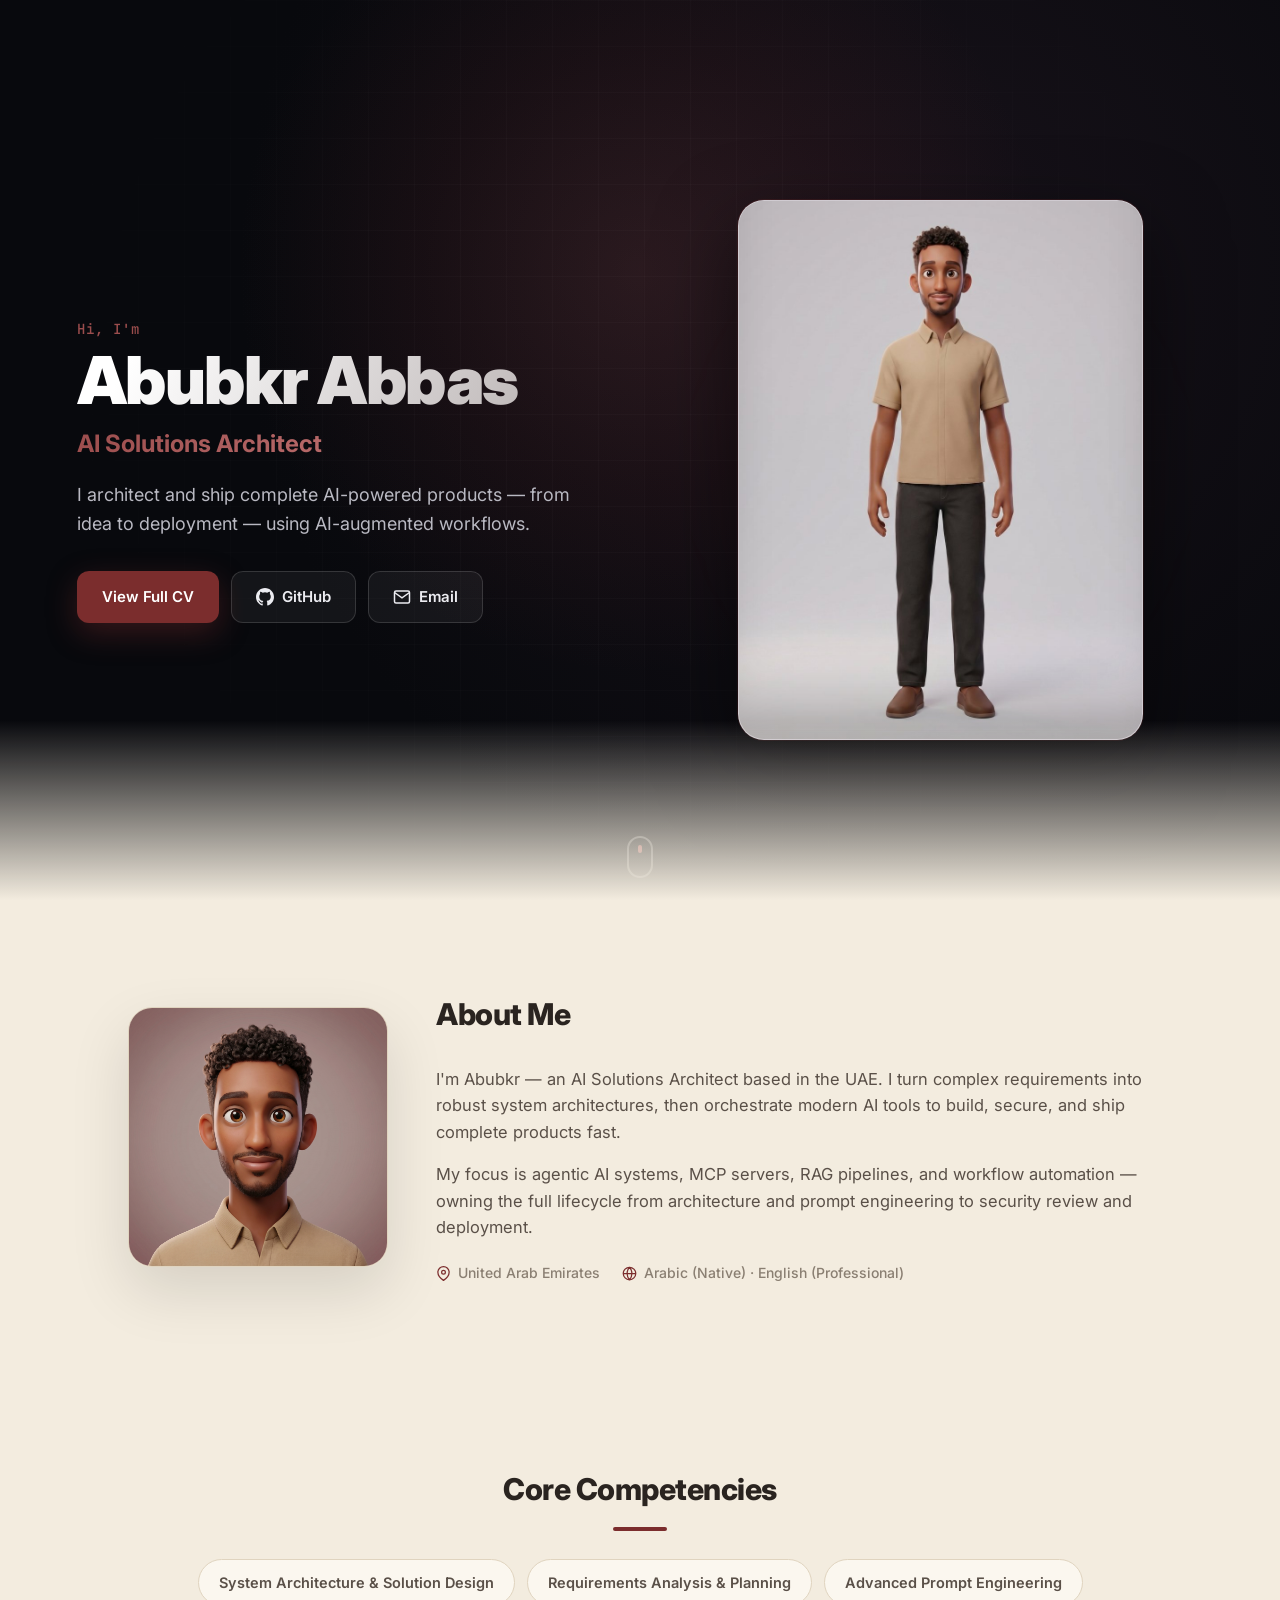
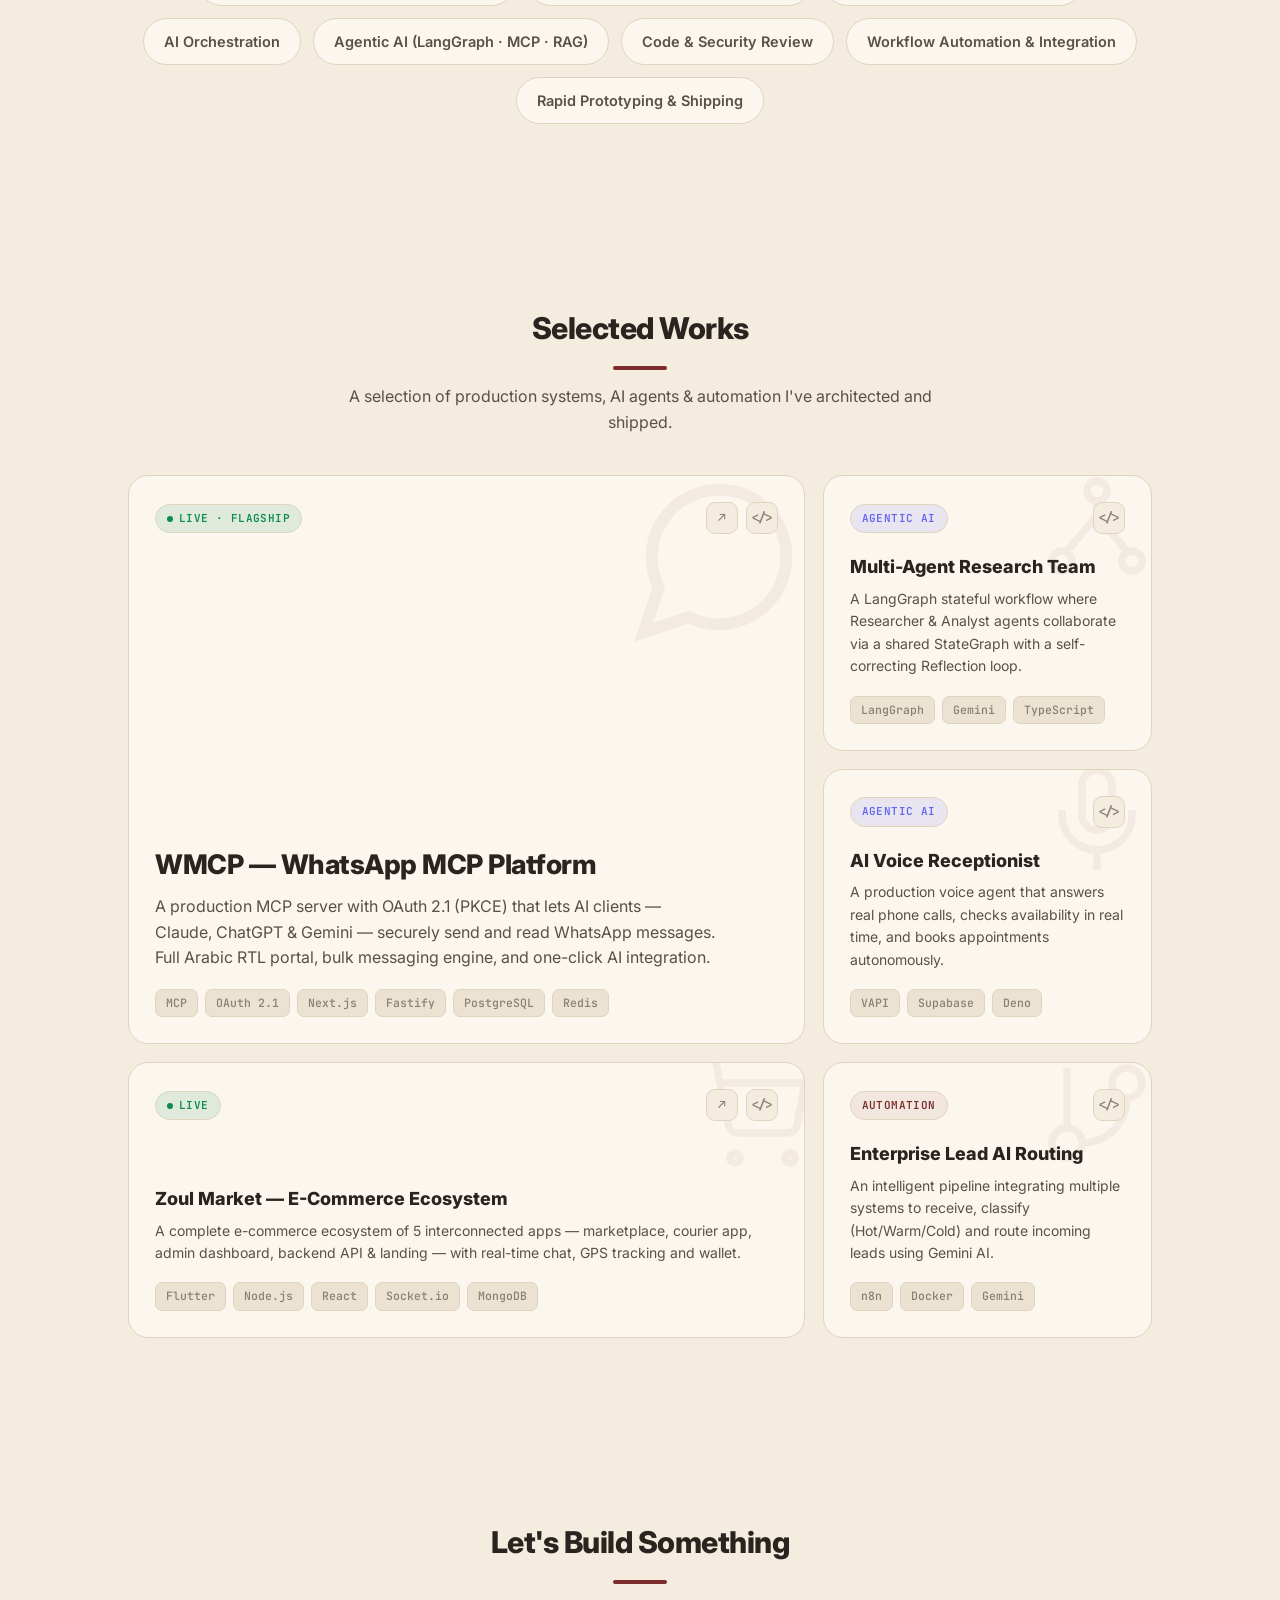
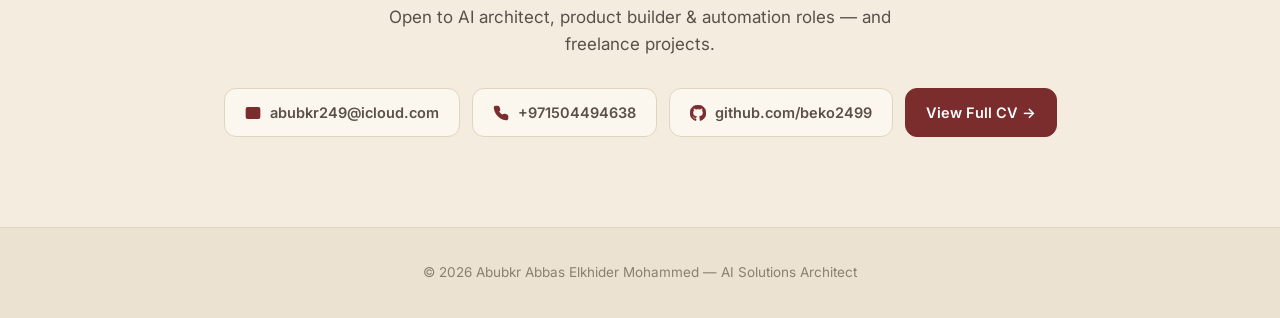
==== index.html @ e1e308c4 "Initial commit — portfolio landing + CV site with Render config" ====
<!DOCTYPE html>
<html lang="en" dir="ltr">

<head>
    <meta charset="UTF-8">
    <meta name="viewport" content="width=device-width, initial-scale=1.0">
    <title>Abubkr Abbas — AI Solutions Architect</title>
    <meta name="description" content="Portfolio of Abubkr Abbas Elkhider Mohammed — AI Solutions Architect">
    <link rel="preconnect" href="https://fonts.googleapis.com">
    <link
        href="https://fonts.googleapis.com/css2?family=Inter:wght@300;400;500;600;700;800;900&family=JetBrains+Mono:wght@400;500&display=swap"
        rel="stylesheet">
    <link rel="stylesheet" href="landing.css">
</head>

<body>
    <!-- ====== HERO (dark spotlight + interactive 3D) ====== -->
    <header class="hero" id="hero">
        <div class="spotlight" id="spotlight" aria-hidden="true"></div>
        <div class="hero-grid-bg" aria-hidden="true"></div>
        <div class="hero-content reveal">
            <p class="hero-eyebrow" data-en="Hi, I'm" data-ar="مرحباً، أنا">Hi, I'm</p>
            <h1 class="hero-name" data-en="Abubkr Abbas" data-ar="ابوبكر عباس">Abubkr Abbas</h1>
            <p class="hero-title" data-en="AI Solutions Architect" data-ar="مهندس حلول الذكاء الاصطناعي">AI Solutions
                Architect</p>
            <p class="hero-tagline"
                data-en="I architect and ship complete AI-powered products — from idea to deployment — using AI-augmented workflows."
                data-ar="أصمم وأطلق منتجات متكاملة مدعومة بالذكاء الاصطناعي — من الفكرة إلى الإطلاق — عبر سير عمل معزّز بالذكاء الاصطناعي.">
                I architect and ship complete AI-powered products — from idea to deployment — using AI-augmented
                workflows.</p>
            <div class="hero-cta">
                <a class="btn btn-primary" href="cv.html">
                    <span data-en="View Full CV" data-ar="عرض السيرة كاملة">View Full CV</span>
                </a>
                <a class="btn btn-ghost" href="https://github.com/beko2499" target="_blank" rel="noopener">
                    <svg width="18" height="18" fill="currentColor" viewBox="0 0 24 24">
                        <path d="M12 0C5.37 0 0 5.37 0 12c0 5.3 3.438 9.8 8.205 11.387.6.113.82-.26.82-.577 0-.285-.01-1.04-.015-2.04-3.338.726-4.042-1.61-4.042-1.61-.546-1.387-1.333-1.756-1.333-1.756-1.09-.745.083-.73.083-.73 1.205.085 1.84 1.237 1.84 1.237 1.07 1.835 2.807 1.305 3.492.997.108-.776.42-1.305.762-1.605-2.665-.303-5.466-1.332-5.466-5.93 0-1.31.467-2.38 1.236-3.22-.124-.303-.535-1.524.117-3.176 0 0 1.008-.322 3.3 1.23a11.5 11.5 0 016.003 0c2.29-1.552 3.297-1.23 3.297-1.23.653 1.652.242 2.873.118 3.176.77.84 1.235 1.91 1.235 3.22 0 4.61-2.805 5.624-5.476 5.92.43.372.823 1.102.823 2.222 0 1.604-.015 2.898-.015 3.293 0 .32.216.694.825.576C20.565 21.795 24 17.297 24 12 24 5.37 18.627 0 12 0z" />
                    </svg>
                    <span>GitHub</span>
                </a>
                <a class="btn btn-ghost" href="mailto:abubkr249@icloud.com">
                    <svg width="18" height="18" fill="none" stroke="currentColor" stroke-width="2" viewBox="0 0 24 24">
                        <path d="M4 4h16c1.1 0 2 .9 2 2v12c0 1.1-.9 2-2 2H4c-1.1 0-2-.9-2-2V6c0-1.1.9-2 2-2z" />
                        <polyline points="22,6 12,13 2,6" />
                    </svg>
                    <span data-en="Email" data-ar="البريد">Email</span>
                </a>
            </div>
        </div>
        <div class="hero-3d">
            <div class="character-stage" id="characterStage">
                <video class="character-video" id="characterVideo" autoplay loop muted playsinline
                    poster="character-poster.jpg">
                    <source src="character-loop.mp4" type="video/mp4">
                </video>
                <img class="character-fallback" src="character-poster.jpg" alt="Abubkr 3D character" />
            </div>
        </div>
        <div class="scroll-hint" aria-hidden="true">
            <span></span>
        </div>
    </header>

    <main>
        <!-- ====== ABOUT ====== -->
        <section class="section about reveal">
            <div class="about-grid">
                <div class="about-avatar" id="aboutAvatar">
                    <img src="avatar-3d.jpg" alt="Abubkr — 3D avatar" />
                </div>
                <div class="about-text">
                    <h2 class="section-title" data-en="About Me" data-ar="نبذة عني">About Me</h2>
                    <p data-en="I'm Abubkr — an AI Solutions Architect based in the UAE. I turn complex requirements into robust system architectures, then orchestrate modern AI tools to build, secure, and ship complete products fast."
                        data-ar="أنا أبوبكر — مهندس حلول ذكاء اصطناعي مقيم في الإمارات. أحوّل المتطلبات المعقدة إلى هياكل أنظمة متينة، ثم أوجّه أدوات الذكاء الاصطناعي الحديثة لبناء وتأمين وإطلاق منتجات متكاملة بسرعة.">
                        I'm Abubkr — an AI Solutions Architect based in the UAE. I turn complex requirements into robust
                        system architectures, then orchestrate modern AI tools to build, secure, and ship complete
                        products fast.</p>
                    <p data-en="My focus is agentic AI systems, MCP servers, RAG pipelines, and workflow automation — owning the full lifecycle from architecture and prompt engineering to security review and deployment."
                        data-ar="تركيزي على أنظمة الوكلاء الذكية، وخوادم MCP، وأنابيب RAG، وأتمتة سير العمل — مع إدارة دورة الحياة كاملة من التصميم وهندسة الأوامر إلى المراجعة الأمنية والنشر.">
                        My focus is agentic AI systems, MCP servers, RAG pipelines, and workflow automation — owning the
                        full lifecycle from architecture and prompt engineering to security review and deployment.</p>
                    <div class="about-meta">
                        <span class="meta-item">
                            <svg width="15" height="15" fill="none" stroke="currentColor" stroke-width="2"
                                viewBox="0 0 24 24">
                                <path d="M21 10c0 7-9 13-9 13s-9-6-9-13a9 9 0 0118 0z" />
                                <circle cx="12" cy="10" r="3" />
                            </svg>
                            <span data-en="United Arab Emirates" data-ar="الإمارات العربية المتحدة">United Arab
                                Emirates</span>
                        </span>
                        <span class="meta-item">
                            <svg width="15" height="15" fill="none" stroke="currentColor" stroke-width="2"
                                viewBox="0 0 24 24">
                                <path d="M12 2a10 10 0 100 20 10 10 0 000-20z" />
                                <path d="M2 12h20M12 2a15 15 0 010 20M12 2a15 15 0 000 20" />
                            </svg>
                            <span data-en="Arabic (Native) · English (Professional)"
                                data-ar="العربية (الأم) · الإنجليزية (مهني)">Arabic (Native) · English
                                (Professional)</span>
                        </span>
                    </div>
                </div>
            </div>
        </section>

        <!-- ====== CORE COMPETENCIES ====== -->
        <section class="section competencies reveal">
            <h2 class="section-title centered" data-en="Core Competencies" data-ar="المهارات الأساسية">Core
                Competencies</h2>
            <div class="chips">
                <span class="chip" data-en="System Architecture & Solution Design"
                    data-ar="هندسة الأنظمة وتصميم الحلول">System Architecture & Solution Design</span>
                <span class="chip" data-en="Requirements Analysis & Planning" data-ar="تحليل المتطلبات والتخطيط">Requirements
                    Analysis & Planning</span>
                <span class="chip" data-en="Advanced Prompt Engineering" data-ar="هندسة الأوامر المتقدمة">Advanced Prompt
                    Engineering</span>
                <span class="chip" data-en="AI Orchestration" data-ar="تنسيق الذكاء الاصطناعي">AI Orchestration</span>
                <span class="chip" data-en="Agentic AI (LangGraph · MCP · RAG)" data-ar="الوكلاء الذكية (LangGraph · MCP · RAG)">Agentic
                    AI (LangGraph · MCP · RAG)</span>
                <span class="chip" data-en="Code & Security Review" data-ar="مراجعة الأكواد والأمان">Code & Security
                    Review</span>
                <span class="chip" data-en="Workflow Automation & Integration" data-ar="الأتمتة وتكامل الأنظمة">Workflow
                    Automation & Integration</span>
                <span class="chip" data-en="Rapid Prototyping & Shipping" data-ar="النمذجة السريعة والإطلاق">Rapid
                    Prototyping & Shipping</span>
            </div>
        </section>

        <!-- ====== SELECTED WORKS (bento grid) ====== -->
        <section class="section works reveal">
            <h2 class="section-title centered" data-en="Selected Works" data-ar="أعمال مختارة">Selected Works</h2>
            <p class="works-sub" data-en="A selection of production systems, AI agents & automation I've architected and shipped."
                data-ar="مجموعة مختارة من الأنظمة الإنتاجية ووكلاء الذكاء الاصطناعي والأتمتة التي صممتها وأطلقتها.">A
                selection of production systems, AI agents & automation I've architected and shipped.</p>
            <div class="bento">

                <!-- WMCP — featured -->
                <article class="bento-item featured">
                    <span class="bento-watermark" aria-hidden="true">
                        <svg viewBox="0 0 24 24" fill="none" stroke="currentColor" stroke-width="1.5">
                            <path d="M21 11.5a8.38 8.38 0 0 1-.9 3.8 8.5 8.5 0 0 1-7.6 4.7 8.38 8.38 0 0 1-3.8-.9L3 21l1.9-5.7a8.38 8.38 0 0 1-.9-3.8 8.5 8.5 0 0 1 4.7-7.6 8.38 8.38 0 0 1 3.8-.9h.5a8.48 8.48 0 0 1 8 8v.5z" />
                        </svg>
                    </span>
                    <div class="bento-top">
                        <span class="bento-cat live" data-en="Live · Flagship" data-ar="حيّ · المشروع الرائد">Live ·
                            Flagship</span>
                        <div class="work-links">
                            <a href="https://app.whats-mcp.xyz" target="_blank" rel="noopener" title="Live site"
                                aria-label="Live site">↗</a>
                            <a href="https://github.com/beko2499/wmcp" target="_blank" rel="noopener" title="GitHub"
                                aria-label="GitHub">&lt;/&gt;</a>
                        </div>
                    </div>
                    <div class="bento-body">
                        <h3 data-en="WMCP — WhatsApp MCP Platform" data-ar="WMCP — منصة واتساب MCP">WMCP — WhatsApp MCP
                            Platform</h3>
                        <p data-en="A production MCP server with OAuth 2.1 (PKCE) that lets AI clients — Claude, ChatGPT & Gemini — securely send and read WhatsApp messages. Full Arabic RTL portal, bulk messaging engine, and one-click AI integration."
                            data-ar="خادم MCP إنتاجي مع OAuth 2.1 (PKCE) يتيح لعملاء الذكاء الاصطناعي — Claude و ChatGPT و Gemini — إرسال وقراءة رسائل واتساب بأمان. بوابة عربية RTL كاملة، محرك رسائل جماعية، وتكامل AI بنقرة واحدة.">
                            A production MCP server with OAuth 2.1 (PKCE) that lets AI clients — Claude, ChatGPT & Gemini
                            — securely send and read WhatsApp messages. Full Arabic RTL portal, bulk messaging engine,
                            and one-click AI integration.</p>
                    </div>
                    <div class="work-tags"><span>MCP</span><span>OAuth 2.1</span><span>Next.js</span><span>Fastify</span><span>PostgreSQL</span><span>Redis</span>
                    </div>
                </article>

                <!-- Multi-Agent Research -->
                <article class="bento-item">
                    <span class="bento-watermark" aria-hidden="true">
                        <svg viewBox="0 0 24 24" fill="none" stroke="currentColor" stroke-width="1.5">
                            <circle cx="12" cy="5" r="2" />
                            <circle cx="5" cy="19" r="2" />
                            <circle cx="19" cy="19" r="2" />
                            <path d="M12 7v3M12 10l-6 7M12 10l6 7" />
                        </svg>
                    </span>
                    <div class="bento-top">
                        <span class="bento-cat ai" data-en="Agentic AI" data-ar="وكلاء ذكاء">Agentic AI</span>
                        <div class="work-links">
                            <a href="https://github.com/beko2499/multi-agent-research" target="_blank" rel="noopener"
                                title="GitHub" aria-label="GitHub">&lt;/&gt;</a>
                        </div>
                    </div>
                    <div class="bento-body">
                        <h3 data-en="Multi-Agent Research Team" data-ar="فريق البحث متعدد الوكلاء">Multi-Agent Research
                            Team</h3>
                        <p data-en="A LangGraph stateful workflow where Researcher & Analyst agents collaborate via a shared StateGraph with a self-correcting Reflection loop."
                            data-ar="سير عمل LangGraph حيث يتعاون وكيل باحث ومحلل عبر StateGraph مشترك مع حلقة مراجعة ذاتية التصحيح.">
                            A LangGraph stateful workflow where Researcher & Analyst agents collaborate via a shared
                            StateGraph with a self-correcting Reflection loop.</p>
                    </div>
                    <div class="work-tags"><span>LangGraph</span><span>Gemini</span><span>TypeScript</span></div>
                </article>

                <!-- Voice Agent -->
                <article class="bento-item">
                    <span class="bento-watermark" aria-hidden="true">
                        <svg viewBox="0 0 24 24" fill="none" stroke="currentColor" stroke-width="1.5">
                            <rect x="9" y="2" width="6" height="12" rx="3" />
                            <path d="M19 10v1a7 7 0 0 1-14 0v-1" />
                            <line x1="12" y1="18" x2="12" y2="22" />
                        </svg>
                    </span>
                    <div class="bento-top">
                        <span class="bento-cat ai" data-en="Agentic AI" data-ar="وكلاء ذكاء">Agentic AI</span>
                        <div class="work-links">
                            <a href="https://github.com/beko2499/voice-agent" target="_blank" rel="noopener"
                                title="GitHub" aria-label="GitHub">&lt;/&gt;</a>
                        </div>
                    </div>
                    <div class="bento-body">
                        <h3 data-en="AI Voice Receptionist" data-ar="وكيل استقبال صوتي ذكي">AI Voice Receptionist</h3>
                        <p data-en="A production voice agent that answers real phone calls, checks availability in real time, and books appointments autonomously."
                            data-ar="وكيل صوتي إنتاجي يرد على المكالمات الحقيقية، يفحص التوفر فورياً، ويحجز المواعيد تلقائياً.">
                            A production voice agent that answers real phone calls, checks availability in real time, and
                            books appointments autonomously.</p>
                    </div>
                    <div class="work-tags"><span>VAPI</span><span>Supabase</span><span>Deno</span></div>
                </article>

                <!-- Zoul Market — wide -->
                <article class="bento-item wide">
                    <span class="bento-watermark" aria-hidden="true">
                        <svg viewBox="0 0 24 24" fill="none" stroke="currentColor" stroke-width="1.5">
                            <circle cx="9" cy="21" r="1" />
                            <circle cx="20" cy="21" r="1" />
                            <path d="M1 1h4l2.68 13.39a2 2 0 0 0 2 1.61h9.72a2 2 0 0 0 2-1.61L23 6H6" />
                        </svg>
                    </span>
                    <div class="bento-top">
                        <span class="bento-cat live" data-en="Live" data-ar="حيّ">Live</span>
                        <div class="work-links">
                            <a href="https://www.zoul-market.online" target="_blank" rel="noopener" title="Live site"
                                aria-label="Live site">↗</a>
                            <a href="https://github.com/beko2499/zoolmarket" target="_blank" rel="noopener"
                                title="GitHub" aria-label="GitHub">&lt;/&gt;</a>
                        </div>
                    </div>
                    <div class="bento-body">
                        <h3 data-en="Zoul Market — E-Commerce Ecosystem" data-ar="زول ماركت — نظام تجارة إلكترونية">Zoul
                            Market — E-Commerce Ecosystem</h3>
                        <p data-en="A complete e-commerce ecosystem of 5 interconnected apps — marketplace, courier app, admin dashboard, backend API & landing — with real-time chat, GPS tracking and wallet."
                            data-ar="نظام تجارة إلكترونية متكامل من 5 تطبيقات مترابطة — سوق، تطبيق مندوب، لوحة تحكم، خادم API، وصفحة هبوط — مع محادثة فورية وتتبع GPS ومحفظة.">
                            A complete e-commerce ecosystem of 5 interconnected apps — marketplace, courier app, admin
                            dashboard, backend API & landing — with real-time chat, GPS tracking and wallet.</p>
                    </div>
                    <div class="work-tags"><span>Flutter</span><span>Node.js</span><span>React</span><span>Socket.io</span><span>MongoDB</span>
                    </div>
                </article>

                <!-- Enterprise Automation -->
                <article class="bento-item">
                    <span class="bento-watermark" aria-hidden="true">
                        <svg viewBox="0 0 24 24" fill="none" stroke="currentColor" stroke-width="1.5">
                            <line x1="6" y1="3" x2="6" y2="15" />
                            <circle cx="18" cy="6" r="3" />
                            <circle cx="6" cy="18" r="3" />
                            <path d="M18 9a9 9 0 0 1-9 9" />
                        </svg>
                    </span>
                    <div class="bento-top">
                        <span class="bento-cat" data-en="Automation" data-ar="أتمتة">Automation</span>
                        <div class="work-links">
                            <a href="https://github.com/beko2499/n8n-lead-automation" target="_blank" rel="noopener"
                                title="GitHub" aria-label="GitHub">&lt;/&gt;</a>
                        </div>
                    </div>
                    <div class="bento-body">
                        <h3 data-en="Enterprise Lead AI Routing" data-ar="توجيه العملاء بالذكاء الاصطناعي">Enterprise Lead
                            AI Routing</h3>
                        <p data-en="An intelligent pipeline integrating multiple systems to receive, classify (Hot/Warm/Cold) and route incoming leads using Gemini AI."
                            data-ar="مسار ذكي يربط عدة أنظمة لاستقبال وتصنيف (حار/دافئ/بارد) وتوجيه العملاء باستخدام Gemini AI.">
                            An intelligent pipeline integrating multiple systems to receive, classify (Hot/Warm/Cold) and
                            route incoming leads using Gemini AI.</p>
                    </div>
                    <div class="work-tags"><span>n8n</span><span>Docker</span><span>Gemini</span></div>
                </article>

            </div>
        </section>

        <!-- ====== CONTACT ====== -->
        <section class="section contact reveal">
            <h2 class="section-title centered" data-en="Let's Build Something" data-ar="لنبنِ شيئاً معاً">Let's Build
                Something</h2>
            <p class="contact-lead"
                data-en="Open to AI architect, product builder & automation roles — and freelance projects."
                data-ar="منفتح على أدوار مهندس الذكاء الاصطناعي وبناء المنتجات والأتمتة — والمشاريع الحرة.">Open to AI
                architect, product builder & automation roles — and freelance projects.</p>
            <div class="contact-links">
                <a class="contact-pill" href="mailto:abubkr249@icloud.com">
                    <svg width="16" height="16" fill="none" stroke="currentColor" stroke-width="2" viewBox="0 0 24 24">
                        <path d="M4 4h16c1.1 0 2 .9 2 2v12c0 1.1-.9 2-2 2H4c-1.1 0-2-.9-2-2V6c0-1.1.9-2 2-2z" />
                        <polyline points="22,6 12,13 2,6" />
                    </svg>
                    abubkr249@icloud.com
                </a>
                <a class="contact-pill" href="tel:+971504494638" dir="ltr">
                    <svg width="16" height="16" fill="none" stroke="currentColor" stroke-width="2" viewBox="0 0 24 24">
                        <path
                            d="M22 16.92v3a2 2 0 01-2.18 2 19.79 19.79 0 01-8.63-3.07 19.5 19.5 0 01-6-6 19.79 19.79 0 01-3.07-8.67A2 2 0 014.11 2h3a2 2 0 012 1.72c.127.96.361 1.903.7 2.81a2 2 0 01-.45 2.11L8.09 9.91a16 16 0 006 6l1.27-1.27a2 2 0 012.11-.45c.907.339 1.85.573 2.81.7A2 2 0 0122 16.92z" />
                    </svg>
                    +971504494638
                </a>
                <a class="contact-pill" href="https://github.com/beko2499" target="_blank" rel="noopener">
                    <svg width="16" height="16" fill="currentColor" viewBox="0 0 24 24">
                        <path d="M12 0C5.37 0 0 5.37 0 12c0 5.3 3.438 9.8 8.205 11.387.6.113.82-.26.82-.577 0-.285-.01-1.04-.015-2.04-3.338.726-4.042-1.61-4.042-1.61-.546-1.387-1.333-1.756-1.333-1.756-1.09-.745.083-.73.083-.73 1.205.085 1.84 1.237 1.84 1.237 1.07 1.835 2.807 1.305 3.492.997.108-.776.42-1.305.762-1.605-2.665-.303-5.466-1.332-5.466-5.93 0-1.31.467-2.38 1.236-3.22-.124-.303-.535-1.524.117-3.176 0 0 1.008-.322 3.3 1.23a11.5 11.5 0 016.003 0c2.29-1.552 3.297-1.23 3.297-1.23.653 1.652.242 2.873.118 3.176.77.84 1.235 1.91 1.235 3.22 0 4.61-2.805 5.624-5.476 5.92.43.372.823 1.102.823 2.222 0 1.604-.015 2.898-.015 3.293 0 .32.216.694.825.576C20.565 21.795 24 17.297 24 12 24 5.37 18.627 0 12 0z" />
                    </svg>
                    github.com/beko2499
                </a>
                <a class="contact-pill solid" href="cv.html">
                    <span data-en="View Full CV →" data-ar="عرض السيرة كاملة ←">View Full CV →</span>
                </a>
            </div>
        </section>
    </main>

    <footer class="footer">
        <p data-en="© 2026 Abubkr Abbas Elkhider Mohammed — AI Solutions Architect"
            data-ar="© 2026 ابوبكر عباس الخضر محمد — مهندس حلول الذكاء الاصطناعي">© 2026 Abubkr Abbas Elkhider Mohammed
            — AI Solutions Architect</p>
    </footer>

    <script src="landing.js"></script>
</body>

</html>
---- landing.css ----
/* ========== Variables (shared with the CV design system) ========== */
:root {
    --accent: #7B2D2D;
    --accent-light: #9B4D4D;
    --accent-bg: rgba(123, 45, 45, 0.08);
    --bg: #f3ecdf;
    --bg-soft: #ece2d1;
    --text: #2a2420;
    --text-secondary: #5a5048;
    --text-muted: #8a7f72;
    --border: #e0d4bf;
    --card-bg: #fbf7ef;
    --font: 'Inter', -apple-system, BlinkMacSystemFont, 'Segoe UI', sans-serif;
    --mono: 'JetBrains Mono', monospace;
    --shadow: 0 10px 40px rgba(0, 0, 0, 0.08);
    --shadow-lg: 0 24px 60px rgba(0, 0, 0, 0.12);
}

[data-theme="dark"] {
    --bg: #0d0f14;
    --bg-soft: #14171e;
    --text: #f0f0f0;
    --text-secondary: #b6b6b6;
    --text-muted: #8a8a8a;
    --border: #262a33;
    --card-bg: #161922;
    --shadow: 0 10px 40px rgba(0, 0, 0, 0.4);
    --shadow-lg: 0 24px 60px rgba(0, 0, 0, 0.5);
}

/* ========== Reset ========== */
*, *::before, *::after { box-sizing: border-box; margin: 0; padding: 0; }
html { -webkit-font-smoothing: antialiased; scroll-behavior: smooth; }
body {
    font-family: var(--font);
    background: var(--bg);
    color: var(--text);
    line-height: 1.6;
    overflow-x: hidden;
    transition: background .4s ease, color .4s ease;
}
a { color: inherit; text-decoration: none; }
img { max-width: 100%; display: block; }

/* ========== Floating Toolbar ========== */
.toolbar {
    position: fixed; top: 16px; right: 16px; z-index: 999;
    display: flex; gap: 6px; padding: 6px;
    background: rgba(15, 23, 42, 0.85); backdrop-filter: blur(12px);
    border-radius: 12px; border: 1px solid rgba(255, 255, 255, 0.08);
    box-shadow: 0 8px 32px rgba(0, 0, 0, 0.3);
}
.btn-tool {
    display: flex; align-items: center; justify-content: center; gap: 4px;
    padding: 8px 12px; border: none; border-radius: 8px;
    background: rgba(255, 255, 255, 0.06); color: #e2e8f0;
    font-family: var(--font); font-size: 12px; font-weight: 600;
    cursor: pointer; transition: all .2s;
}
.btn-tool:hover { background: var(--accent); color: #fff; }
.color-select {
    padding: 4px 8px; border: none; border-radius: 8px;
    background: rgba(255, 255, 255, 0.06); color: #e2e8f0;
    font-size: 14px; cursor: pointer; outline: none;
}

/* ========== Layout ========== */
.section { max-width: 1080px; margin: 0 auto; padding: 90px 28px; }
.section-title {
    font-size: 30px; font-weight: 800; letter-spacing: -0.5px;
    color: var(--text); margin-bottom: 28px; position: relative;
}
.section-title.centered { text-align: center; }
.section-title.centered::after {
    content: ""; display: block; width: 54px; height: 4px; border-radius: 2px;
    background: var(--accent); margin: 14px auto 0;
}

/* ========== HERO (dark spotlight + interactive 3D) ========== */
.hero {
    position: relative; min-height: 100vh; overflow: hidden;
    display: grid; grid-template-columns: 1.05fr 0.95fr; align-items: center;
    gap: 20px; padding: 110px 6vw 70px;
    background:
        radial-gradient(circle at 70% 30%, #18121a, transparent 60%),
        #08090d;
    color: #ececf1;
    --x: 50%; --y: 30%;
}
/* smooth fade from the dark hero into the content background */
.hero::after {
    content: ""; position: absolute; left: 0; right: 0; bottom: 0; height: 180px;
    background: linear-gradient(to bottom, transparent, var(--bg));
    z-index: 2; pointer-events: none;
}
/* mouse-following spotlight */
.spotlight {
    position: absolute; inset: 0; z-index: 0; pointer-events: none;
    background: radial-gradient(620px circle at var(--x) var(--y),
        rgba(155, 77, 77, 0.18), rgba(123, 45, 45, 0.10) 35%, transparent 65%);
    transition: background .15s ease-out;
}
/* faint grid backdrop */
.hero-grid-bg {
    position: absolute; inset: 0; z-index: 0; pointer-events: none; opacity: .5;
    background-image:
        linear-gradient(rgba(255, 255, 255, 0.04) 1px, transparent 1px),
        linear-gradient(90deg, rgba(255, 255, 255, 0.04) 1px, transparent 1px);
    background-size: 46px 46px;
    -webkit-mask-image: radial-gradient(circle at 50% 40%, #000 30%, transparent 75%);
    mask-image: radial-gradient(circle at 50% 40%, #000 30%, transparent 75%);
}

.hero-content { position: relative; z-index: 2; max-width: 560px; }
.hero-eyebrow {
    font-family: var(--mono); font-size: 14px; color: var(--accent-light);
    font-weight: 500; letter-spacing: 1px; margin-bottom: 6px;
}
.hero-name {
    font-size: clamp(40px, 7vw, 66px); font-weight: 900; line-height: 1.04;
    letter-spacing: -1.5px; margin-bottom: 10px;
    background: linear-gradient(120deg, #ffffff 10%, #b8b1b1 90%);
    -webkit-background-clip: text; background-clip: text; -webkit-text-fill-color: transparent;
}
.hero-title {
    font-size: clamp(18px, 3vw, 24px); font-weight: 700; margin-bottom: 18px;
    background: linear-gradient(120deg, var(--accent-light), #d98a8a);
    -webkit-background-clip: text; background-clip: text; -webkit-text-fill-color: transparent;
}
.hero-tagline {
    font-size: clamp(15px, 2.2vw, 18px); color: #b9b9c2;
    max-width: 500px; margin-bottom: 32px;
}
.hero-cta { display: flex; flex-wrap: wrap; gap: 12px; }

.btn {
    display: inline-flex; align-items: center; gap: 8px;
    padding: 13px 24px; border-radius: 12px; font-weight: 600; font-size: 15px;
    cursor: pointer; transition: all .25s; border: 1.5px solid transparent;
}
.btn-primary {
    background: var(--accent); color: #fff;
    box-shadow: 0 10px 30px rgba(123, 45, 45, 0.4);
}
.btn-primary:hover { background: var(--accent-light); transform: translateY(-2px); }
.btn-ghost { background: rgba(255, 255, 255, 0.05); color: #ececf1; border-color: rgba(255, 255, 255, 0.14); }
.btn-ghost:hover { border-color: var(--accent-light); color: #fff; background: rgba(255, 255, 255, 0.09); transform: translateY(-2px); }

/* Animated character (looping video) */
.hero-3d {
    position: relative; z-index: 1; height: 540px; max-height: 72vh;
    display: flex; align-items: center; justify-content: center;
}
.hero-3d::before {
    content: ""; position: absolute; width: 70%; height: 70%; border-radius: 50%;
    background: radial-gradient(circle, var(--accent), transparent 70%);
    opacity: .35; filter: blur(60px); z-index: -1;
}
.character-stage {
    position: relative; height: 100%; aspect-ratio: 3 / 4; max-width: 100%;
    border-radius: 26px; overflow: hidden; background: #c9c4ca;
    border: 1px solid rgba(255, 255, 255, 0.12);
    box-shadow: 0 30px 80px rgba(0, 0, 0, 0.55), 0 0 0 1px rgba(123, 45, 45, 0.25);
    transition: transform .18s ease-out; will-change: transform;
}
.character-video, .character-fallback {
    width: 100%; height: 100%; object-fit: cover; object-position: center; display: block;
}
.character-fallback { position: absolute; inset: 0; z-index: -1; }
.character-video.hidden { display: none; }
.character-stage::after {
    content: ""; position: absolute; inset: 0; pointer-events: none;
    box-shadow: inset 0 -60px 60px -30px rgba(0, 0, 0, 0.25);
}

.scroll-hint {
    position: absolute; bottom: 22px; left: 50%; transform: translateX(-50%); z-index: 2;
    width: 26px; height: 42px; border: 2px solid rgba(255, 255, 255, 0.3); border-radius: 14px;
    display: flex; justify-content: center; padding-top: 7px;
}
.scroll-hint span {
    width: 4px; height: 8px; border-radius: 2px; background: var(--accent-light);
    animation: scrolldot 1.6s ease-in-out infinite;
}

/* ========== ABOUT ========== */
.about-grid {
    display: grid; grid-template-columns: 260px 1fr; gap: 48px; align-items: center;
}
.about-avatar {
    border-radius: 24px; overflow: hidden; box-shadow: var(--shadow-lg);
    border: 1px solid var(--border); transition: transform .15s ease-out; will-change: transform;
    background: var(--accent-bg);
}
.about-avatar img { width: 100%; aspect-ratio: 1; object-fit: cover; }
.about-text p { color: var(--text-secondary); font-size: 16.5px; margin-bottom: 16px; }
.about-meta { display: flex; flex-wrap: wrap; gap: 10px 22px; margin-top: 22px; }
.meta-item {
    display: inline-flex; align-items: center; gap: 7px;
    font-size: 14px; color: var(--text-muted); font-weight: 500;
}
.meta-item svg { stroke: var(--accent); }

/* ========== COMPETENCIES ========== */
.chips { display: flex; flex-wrap: wrap; gap: 12px; justify-content: center; }
.chip {
    padding: 11px 20px; border-radius: 30px; font-size: 14.5px; font-weight: 600;
    background: var(--card-bg); color: var(--text-secondary);
    border: 1px solid var(--border); transition: all .25s;
}
.chip:hover {
    border-color: var(--accent); color: var(--accent);
    background: var(--accent-bg); transform: translateY(-3px);
}

/* ========== WORKS (bento grid) ========== */
.works-sub {
    text-align: center; max-width: 600px; margin: -14px auto 40px;
    color: var(--text-secondary); font-size: 16px;
}
.bento {
    display: grid; grid-template-columns: repeat(3, 1fr);
    grid-auto-rows: minmax(210px, auto); gap: 18px;
}
.bento-item {
    position: relative; overflow: hidden; isolation: isolate;
    display: flex; flex-direction: column;
    background: var(--card-bg); border: 1px solid var(--border); border-radius: 20px;
    padding: 26px; min-height: 215px;
    transition: transform .3s cubic-bezier(.2, .7, .2, 1), box-shadow .3s, border-color .3s;
}
.bento-item.featured { grid-column: span 2; grid-row: span 2; }
.bento-item.wide { grid-column: span 2; }
/* maroon glow that follows nothing — appears on hover */
.bento-item::after {
    content: ""; position: absolute; inset: 0; z-index: -1; opacity: 0; transition: opacity .35s;
    background: radial-gradient(420px circle at var(--gx, 70%) var(--gy, 0%), var(--accent-bg), transparent 60%);
}
.bento-item:hover {
    transform: translateY(-5px); box-shadow: var(--shadow-lg); border-color: var(--accent);
}
.bento-item:hover::after { opacity: 1; }

/* big faded icon watermark */
.bento-watermark {
    position: absolute; z-index: -1; top: -10px; right: -6px;
    color: var(--accent); opacity: .06; pointer-events: none;
    transition: opacity .35s, transform .35s;
}
.bento-watermark svg { width: 120px; height: 120px; }
.bento-item.featured .bento-watermark svg { width: 190px; height: 190px; }
.bento-item:hover .bento-watermark { opacity: .13; transform: scale(1.06) rotate(-3deg); }

.bento-top { display: flex; justify-content: space-between; align-items: center; gap: 10px; margin-bottom: auto; }
.bento-cat {
    font-family: var(--mono); font-size: 11px; font-weight: 600; letter-spacing: .4px;
    text-transform: uppercase; padding: 5px 11px; border-radius: 20px;
    background: var(--accent-bg); color: var(--accent); border: 1px solid var(--border);
}
.bento-cat.ai { background: rgba(99, 102, 241, 0.12); color: #6366f1; }
.bento-cat.live { background: rgba(16, 138, 90, 0.12); color: #0c8a52; }
.bento-cat.live::before {
    content: ""; display: inline-block; width: 6px; height: 6px; border-radius: 50%;
    background: currentColor; margin-inline-end: 6px; vertical-align: middle;
    box-shadow: 0 0 0 0 currentColor; animation: livedot 1.8s ease-out infinite;
}
.work-links { display: flex; gap: 8px; }
.work-links a {
    font-family: var(--mono); font-size: 13px; font-weight: 600; color: var(--text-muted);
    width: 32px; height: 32px; display: flex; align-items: center; justify-content: center;
    border-radius: 9px; border: 1px solid var(--border); background: var(--bg); transition: all .2s;
}
.work-links a:hover { background: var(--accent); color: #fff; border-color: var(--accent); transform: translateY(-2px); }

.bento-body { margin-top: 22px; }
.bento-item h3 {
    font-size: 18px; font-weight: 800; line-height: 1.25; margin-bottom: 9px; color: var(--text);
}
.bento-item.featured h3 { font-size: 27px; letter-spacing: -0.5px; margin-bottom: 12px; }
.bento-item p { font-size: 14px; color: var(--text-secondary); line-height: 1.6; }
.bento-item.featured p { font-size: 16px; max-width: 90%; }
.work-tags { display: flex; flex-wrap: wrap; gap: 7px; margin-top: 18px; }
.work-tags span {
    font-family: var(--mono); font-size: 11.5px; font-weight: 500;
    padding: 4px 10px; border-radius: 7px; background: var(--bg-soft);
    color: var(--text-muted); border: 1px solid var(--border);
}

/* ========== CONTACT ========== */
.contact { text-align: center; }
.contact-lead {
    font-size: 17px; color: var(--text-secondary); max-width: 560px;
    margin: -8px auto 30px;
}
.contact-links { display: flex; flex-wrap: wrap; gap: 12px; justify-content: center; }
.contact-pill {
    display: inline-flex; align-items: center; gap: 9px;
    padding: 12px 20px; border-radius: 12px; font-size: 14.5px; font-weight: 600;
    background: var(--card-bg); border: 1px solid var(--border); color: var(--text-secondary);
    transition: all .25s;
}
.contact-pill svg { stroke: var(--accent); fill: var(--accent); }
.contact-pill:hover { border-color: var(--accent); color: var(--accent); transform: translateY(-2px); }
.contact-pill.solid { background: var(--accent); color: #fff; border-color: var(--accent); }
.contact-pill.solid:hover { background: var(--accent-light); }

/* ========== FOOTER ========== */
.footer {
    text-align: center; padding: 34px 24px; border-top: 1px solid var(--border);
    color: var(--text-muted); font-size: 13.5px; background: var(--bg-soft);
}

/* ========== Reveal animation ========== */
.reveal { opacity: 0; transform: translateY(40px); transition: opacity .7s ease, transform .7s ease; }
.reveal.visible { opacity: 1; transform: none; }

/* ========== Keyframes ========== */
@keyframes spin { to { transform: rotate(360deg); } }
@keyframes pulse { 0%, 100% { opacity: .12; } 50% { opacity: .22; } }
@keyframes scrolldot { 0% { transform: translateY(0); opacity: 1; } 100% { transform: translateY(12px); opacity: 0; } }
@keyframes livedot { 0% { box-shadow: 0 0 0 0 currentColor; } 70%, 100% { box-shadow: 0 0 0 5px transparent; } }

/* ========== RTL ========== */
[dir="rtl"] body { text-align: right; }
[dir="rtl"] .contact, [dir="rtl"] .section-title.centered { text-align: center; }
[dir="rtl"] .hero { direction: rtl; }
[dir="rtl"] .hero-content { grid-column: 2; text-align: right; }
[dir="rtl"] .hero-3d { grid-column: 1; grid-row: 1; }
[dir="rtl"] .hero-eyebrow { letter-spacing: 0; }
[dir="rtl"] .toolbar { right: auto; left: 16px; }
[dir="rtl"] .bento-watermark { right: auto; left: -6px; transform: scaleX(-1); }
[dir="rtl"] .about-meta { justify-content: flex-start; }

/* ========== Responsive ========== */
@media (max-width: 900px) {
    .hero {
        grid-template-columns: 1fr; text-align: center; padding-top: 96px;
        grid-template-rows: auto auto;
    }
    .hero-content { max-width: 640px; margin: 0 auto; order: 2; }
    .hero-cta { justify-content: center; }
    .hero-3d { order: 1; height: 340px; }
    [dir="rtl"] .hero-content, [dir="rtl"] .hero-3d { grid-column: auto; text-align: center; }
}
@media (max-width: 820px) {
    .about-grid { grid-template-columns: 1fr; gap: 28px; text-align: center; }
    .about-avatar { width: 200px; margin: 0 auto; }
    .about-meta { justify-content: center; }
    [dir="rtl"] .about-meta { justify-content: center; }
    .section { padding: 70px 22px; }
    /* bento → 2 columns; featured & wide go full-width */
    .bento { grid-template-columns: repeat(2, 1fr); grid-auto-rows: auto; }
    .bento-item.featured { grid-column: span 2; grid-row: span 1; }
    .bento-item.wide { grid-column: span 2; }
    .bento-item.featured h3 { font-size: 23px; }
}
@media (max-width: 480px) {
    .hero-3d { height: 290px; }
    .btn { padding: 12px 18px; font-size: 14px; }
    .bento { grid-template-columns: 1fr; }
    .bento-item, .bento-item.featured, .bento-item.wide { grid-column: span 1; }
}

/* ========== Reduced motion ========== */
@media (prefers-reduced-motion: reduce) {
    .scroll-hint span, .loader { animation: none; }
    .reveal { transition: none; opacity: 1; transform: none; }
    html { scroll-behavior: auto; }
}

/* ========== Print (landing is screen-only) ========== */
@media print { .toolbar, .scroll-hint, .hero-grid-bg, .spotlight { display: none !important; } }
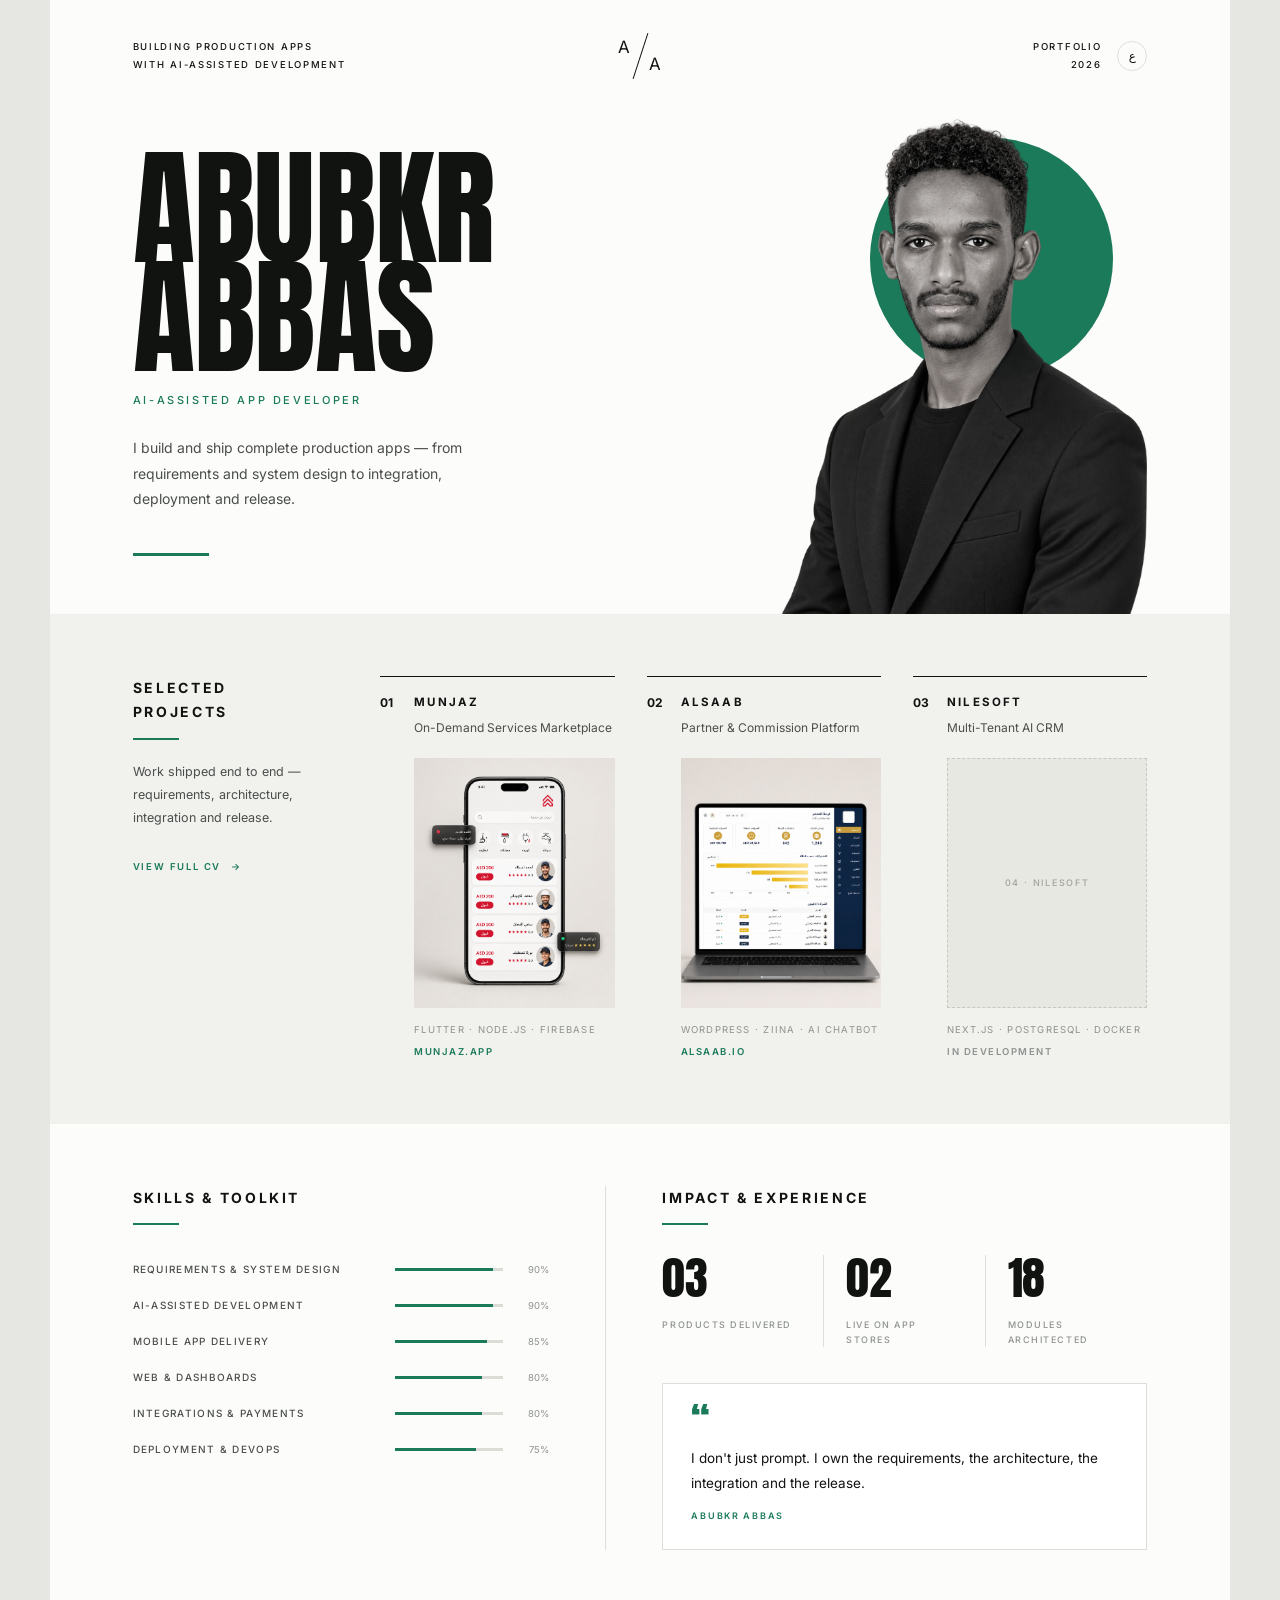
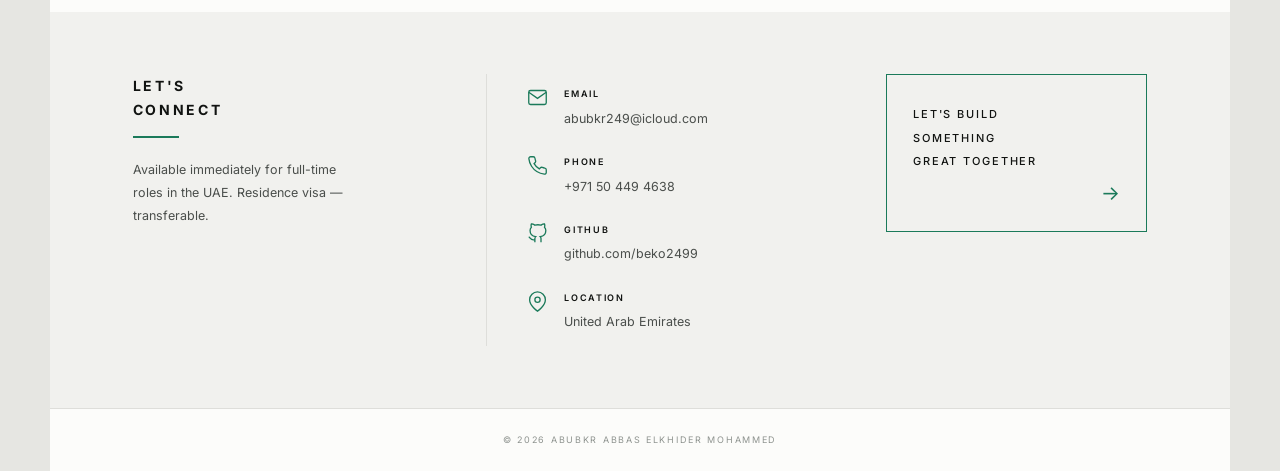
==== commit 81ca0130: "feat: rebuild portfolio and rewrite CV around AI-assisted delivery Landing page rebuilt from scratch" ====
--- a/index.html
+++ b/index.html
@@ -4,323 +4,294 @@
 <head>
     <meta charset="UTF-8">
     <meta name="viewport" content="width=device-width, initial-scale=1.0">
-    <title>Abubkr Abbas — AI Solutions Architect</title>
-    <meta name="description" content="Portfolio of Abubkr Abbas Elkhider Mohammed — AI Solutions Architect">
+    <title>Abubkr Abbas — AI-Assisted App Developer</title>
+    <meta name="description"
+        content="Portfolio of Abubkr Abbas — AI-Assisted App Developer based in the UAE. Munjaz, Alsaab, NILESOFT AI CRM.">
     <link rel="preconnect" href="https://fonts.googleapis.com">
+    <link rel="preconnect" href="https://fonts.gstatic.com" crossorigin>
     <link
-        href="https://fonts.googleapis.com/css2?family=Inter:wght@300;400;500;600;700;800;900&family=JetBrains+Mono:wght@400;500&display=swap"
+        href="https://fonts.googleapis.com/css2?family=Anton&family=Inter:wght@300;400;500;600;700&family=Tajawal:wght@400;500;700;900&display=swap"
         rel="stylesheet">
     <link rel="stylesheet" href="landing.css">
 </head>
 
 <body>
-    <!-- ====== HERO (dark spotlight + interactive 3D) ====== -->
-    <header class="hero" id="hero">
-        <div class="spotlight" id="spotlight" aria-hidden="true"></div>
-        <div class="hero-grid-bg" aria-hidden="true"></div>
-        <div class="hero-content reveal">
-            <p class="hero-eyebrow" data-en="Hi, I'm" data-ar="مرحباً، أنا">Hi, I'm</p>
-            <h1 class="hero-name" data-en="Abubkr Abbas" data-ar="ابوبكر عباس">Abubkr Abbas</h1>
-            <p class="hero-title" data-en="AI Solutions Architect" data-ar="مهندس حلول الذكاء الاصطناعي">AI Solutions
-                Architect</p>
-            <p class="hero-tagline"
-                data-en="I architect and ship complete AI-powered products — from idea to deployment — using AI-augmented workflows."
-                data-ar="أصمم وأطلق منتجات متكاملة مدعومة بالذكاء الاصطناعي — من الفكرة إلى الإطلاق — عبر سير عمل معزّز بالذكاء الاصطناعي.">
-                I architect and ship complete AI-powered products — from idea to deployment — using AI-augmented
-                workflows.</p>
-            <div class="hero-cta">
-                <a class="btn btn-primary" href="cv.html">
-                    <span data-en="View Full CV" data-ar="عرض السيرة كاملة">View Full CV</span>
+
+    <div class="sheet">
+
+        <!-- ═══════════ TOP BAR ═══════════ -->
+        <header class="topbar">
+            <p class="topbar-tag">
+                <span data-en="Building production apps" data-ar="أبني تطبيقات إنتاجية">Building production apps</span>
+                <span data-en="with AI-assisted development" data-ar="بالتطوير المعزّز بالذكاء الاصطناعي">with
+                    AI-assisted development</span>
+            </p>
+
+            <div class="monogram" aria-label="Abubkr Abbas monogram">
+                <span class="mono-a">A</span>
+                <span class="mono-slash"></span>
+                <span class="mono-b">A</span>
+            </div>
+
+            <div class="topbar-meta">
+                <p class="topbar-right">
+                    <span data-en="Portfolio" data-ar="أعمالي">Portfolio</span>
+                    <span>2026</span>
+                </p>
+                <button class="lang-btn" onclick="toggleLang()" title="Toggle language"><span
+                        id="langLabel">ع</span></button>
+            </div>
+        </header>
+
+        <!-- ═══════════ HERO ═══════════ -->
+        <section class="hero">
+            <div class="hero-text">
+                <h1 class="hero-name">
+                    <span data-en="Abubkr" data-ar="ابوبكر">Abubkr</span>
+                    <span data-en="Abbas" data-ar="عباس">Abbas</span>
+                </h1>
+                <p class="hero-role" data-en="AI-Assisted App Developer" data-ar="مطوّر تطبيقات بالذكاء الاصطناعي">
+                    AI-Assisted App Developer</p>
+                <p class="hero-intro"
+                    data-en="I build and ship complete production apps — from requirements and system design to integration, deployment and release."
+                    data-ar="أبني وأطلق تطبيقات إنتاجية كاملة — من تحليل المتطلبات وتصميم النظام حتى التكامل والنشر والإطلاق.">
+                    I build and ship complete production apps — from requirements and system design to integration,
+                    deployment and release.</p>
+                <span class="rule"></span>
+            </div>
+
+            <div class="hero-visual">
+                <span class="green-circle"></span>
+                <!-- ══ IMAGE SLOT 01 — PORTRAIT ══
+                     Put the <img> INSIDE the div below, e.g. <img src="portrait.png" alt="Abubkr Abbas"> -->
+                <div class="img-slot portrait-slot" data-label="01 · PORTRAIT">
+                    <img src="portrait.png" alt="Abubkr Abbas" width="1086" height="1448" fetchpriority="high"
+                        decoding="async">
+                </div>
+            </div>
+        </section>
+
+        <!-- ═══════════ SELECTED PROJECTS ═══════════ -->
+        <section class="band band-gray projects">
+            <div class="projects-intro">
+                <h2 class="block-title">
+                    <span data-en="Selected" data-ar="أعمال">Selected</span>
+                    <span data-en="Projects" data-ar="مختارة">Projects</span>
+                </h2>
+                <p class="block-note"
+                    data-en="Work shipped end to end — requirements, architecture, integration and release."
+                    data-ar="أعمال سُلّمت من أولها لآخرها — متطلبات، ومعمارية، وتكامل، وإطلاق.">
+                    Work shipped end to end — requirements, architecture, integration and release.</p>
+                <a class="arrow-link" href="cv.html">
+                    <span data-en="View full CV" data-ar="السيرة الكاملة">View full CV</span>
+                    <span class="arrow">&#8594;</span>
                 </a>
-                <a class="btn btn-ghost" href="https://github.com/beko2499" target="_blank" rel="noopener">
-                    <svg width="18" height="18" fill="currentColor" viewBox="0 0 24 24">
-                        <path d="M12 0C5.37 0 0 5.37 0 12c0 5.3 3.438 9.8 8.205 11.387.6.113.82-.26.82-.577 0-.285-.01-1.04-.015-2.04-3.338.726-4.042-1.61-4.042-1.61-.546-1.387-1.333-1.756-1.333-1.756-1.09-.745.083-.73.083-.73 1.205.085 1.84 1.237 1.84 1.237 1.07 1.835 2.807 1.305 3.492.997.108-.776.42-1.305.762-1.605-2.665-.303-5.466-1.332-5.466-5.93 0-1.31.467-2.38 1.236-3.22-.124-.303-.535-1.524.117-3.176 0 0 1.008-.322 3.3 1.23a11.5 11.5 0 016.003 0c2.29-1.552 3.297-1.23 3.297-1.23.653 1.652.242 2.873.118 3.176.77.84 1.235 1.91 1.235 3.22 0 4.61-2.805 5.624-5.476 5.92.43.372.823 1.102.823 2.222 0 1.604-.015 2.898-.015 3.293 0 .32.216.694.825.576C20.565 21.795 24 17.297 24 12 24 5.37 18.627 0 12 0z" />
-                    </svg>
-                    <span>GitHub</span>
-                </a>
-                <a class="btn btn-ghost" href="mailto:abubkr249@icloud.com">
-                    <svg width="18" height="18" fill="none" stroke="currentColor" stroke-width="2" viewBox="0 0 24 24">
-                        <path d="M4 4h16c1.1 0 2 .9 2 2v12c0 1.1-.9 2-2 2H4c-1.1 0-2-.9-2-2V6c0-1.1.9-2 2-2z" />
-                        <polyline points="22,6 12,13 2,6" />
-                    </svg>
-                    <span data-en="Email" data-ar="البريد">Email</span>
-                </a>
-            </div>
-        </div>
-        <div class="hero-3d">
-            <div class="character-stage" id="characterStage">
-                <video class="character-video" id="characterVideo" autoplay loop muted playsinline
-                    poster="character-poster.jpg">
-                    <source src="character-loop.mp4" type="video/mp4">
-                </video>
-                <img class="character-fallback" src="character-poster.jpg" alt="Abubkr 3D character" />
-            </div>
-        </div>
-        <div class="scroll-hint" aria-hidden="true">
-            <span></span>
-        </div>
-    </header>
-
-    <main>
-        <!-- ====== ABOUT ====== -->
-        <section class="section about reveal">
-            <div class="about-grid">
-                <div class="about-avatar" id="aboutAvatar">
-                    <img src="avatar-3d.jpg" alt="Abubkr — 3D avatar" />
-                </div>
-                <div class="about-text">
-                    <h2 class="section-title" data-en="About Me" data-ar="نبذة عني">About Me</h2>
-                    <p data-en="I'm Abubkr — an AI Solutions Architect based in the UAE. I turn complex requirements into robust system architectures, then orchestrate modern AI tools to build, secure, and ship complete products fast."
-                        data-ar="أنا أبوبكر — مهندس حلول ذكاء اصطناعي مقيم في الإمارات. أحوّل المتطلبات المعقدة إلى هياكل أنظمة متينة، ثم أوجّه أدوات الذكاء الاصطناعي الحديثة لبناء وتأمين وإطلاق منتجات متكاملة بسرعة.">
-                        I'm Abubkr — an AI Solutions Architect based in the UAE. I turn complex requirements into robust
-                        system architectures, then orchestrate modern AI tools to build, secure, and ship complete
-                        products fast.</p>
-                    <p data-en="My focus is agentic AI systems, MCP servers, RAG pipelines, and workflow automation — owning the full lifecycle from architecture and prompt engineering to security review and deployment."
-                        data-ar="تركيزي على أنظمة الوكلاء الذكية، وخوادم MCP، وأنابيب RAG، وأتمتة سير العمل — مع إدارة دورة الحياة كاملة من التصميم وهندسة الأوامر إلى المراجعة الأمنية والنشر.">
-                        My focus is agentic AI systems, MCP servers, RAG pipelines, and workflow automation — owning the
-                        full lifecycle from architecture and prompt engineering to security review and deployment.</p>
-                    <div class="about-meta">
-                        <span class="meta-item">
-                            <svg width="15" height="15" fill="none" stroke="currentColor" stroke-width="2"
-                                viewBox="0 0 24 24">
-                                <path d="M21 10c0 7-9 13-9 13s-9-6-9-13a9 9 0 0118 0z" />
-                                <circle cx="12" cy="10" r="3" />
-                            </svg>
-                            <span data-en="United Arab Emirates" data-ar="الإمارات العربية المتحدة">United Arab
-                                Emirates</span>
-                        </span>
-                        <span class="meta-item">
-                            <svg width="15" height="15" fill="none" stroke="currentColor" stroke-width="2"
-                                viewBox="0 0 24 24">
-                                <path d="M12 2a10 10 0 100 20 10 10 0 000-20z" />
-                                <path d="M2 12h20M12 2a15 15 0 010 20M12 2a15 15 0 000 20" />
-                            </svg>
-                            <span data-en="Arabic (Native) · English (Professional)"
-                                data-ar="العربية (الأم) · الإنجليزية (مهني)">Arabic (Native) · English
-                                (Professional)</span>
-                        </span>
+            </div>
+
+            <article class="proj-card">
+                <span class="proj-num">01</span>
+                <h3 class="proj-name">Munjaz</h3>
+                <p class="proj-sub" data-en="On-Demand Services Marketplace" data-ar="منصة خدمات عند الطلب">On-Demand
+                    Services Marketplace</p>
+                <!-- ══ IMAGE SLOT 02 — MUNJAZ ══
+                     Put the <img> INSIDE the div below, e.g. <img src="munjaz.png" alt="Munjaz app"> -->
+                <div class="img-slot" data-label="02 · MUNJAZ">
+                    <img src="munjaz.png" alt="Munjaz — on-demand services app" width="1122" height="1402"
+                        loading="lazy" decoding="async">
+                </div>
+                <p class="proj-tech">Flutter · Node.js · Firebase</p>
+                <a class="proj-link" href="https://munjaz.app/" target="_blank" rel="noopener">munjaz.app</a>
+            </article>
+
+            <article class="proj-card">
+                <span class="proj-num">02</span>
+                <h3 class="proj-name">Alsaab</h3>
+                <p class="proj-sub" data-en="Partner &amp; Commission Platform" data-ar="منصة الشركاء والعمولات">Partner
+                    &amp; Commission Platform</p>
+                <!-- ══ IMAGE SLOT 03 — ALSAAB ══
+                     Put the <img> INSIDE the div below, e.g. <img src="alsaab.png" alt="Alsaab dashboard"> -->
+                <div class="img-slot" data-label="03 · ALSAAB">
+                    <img src="alsaab.png" alt="Alsaab — partner and commission dashboard" width="1122" height="1402"
+                        loading="lazy" decoding="async">
+                </div>
+                <p class="proj-tech">WordPress · Ziina · AI Chatbot</p>
+                <a class="proj-link" href="https://alsaab.io/" target="_blank" rel="noopener">alsaab.io</a>
+            </article>
+
+            <article class="proj-card">
+                <span class="proj-num">03</span>
+                <h3 class="proj-name">Nilesoft</h3>
+                <p class="proj-sub" data-en="Multi-Tenant AI CRM" data-ar="منصة CRM متعددة المستأجرين">Multi-Tenant AI
+                    CRM</p>
+                <!-- ══ IMAGE SLOT 04 — NILESOFT ══
+                     Put the <img> INSIDE the div below, e.g. <img src="nilesoft.png" alt="Nilesoft CRM"> -->
+                <div class="img-slot" data-label="04 · NILESOFT"></div>
+                <p class="proj-tech">Next.js · PostgreSQL · Docker</p>
+                <span class="proj-status" data-en="In development" data-ar="تحت التطوير">In development</span>
+            </article>
+        </section>
+
+        <!-- ═══════════ SKILLS + IMPACT ═══════════ -->
+        <section class="band split">
+
+            <div class="skills">
+                <h2 class="block-title small">
+                    <span data-en="Skills &amp; Toolkit" data-ar="المهارات والأدوات">Skills &amp; Toolkit</span>
+                </h2>
+
+                <div class="bar-row">
+                    <span class="bar-label" data-en="Requirements &amp; System Design"
+                        data-ar="المتطلبات وتصميم الأنظمة">Requirements &amp; System Design</span>
+                    <span class="bar"><i style="width:90%"></i></span>
+                    <span class="bar-val">90%</span>
+                </div>
+                <div class="bar-row">
+                    <span class="bar-label" data-en="AI-Assisted Development" data-ar="التطوير بالذكاء الاصطناعي">
+                        AI-Assisted Development</span>
+                    <span class="bar"><i style="width:90%"></i></span>
+                    <span class="bar-val">90%</span>
+                </div>
+                <div class="bar-row">
+                    <span class="bar-label" data-en="Mobile App Delivery" data-ar="تسليم تطبيقات الموبايل">Mobile App
+                        Delivery</span>
+                    <span class="bar"><i style="width:85%"></i></span>
+                    <span class="bar-val">85%</span>
+                </div>
+                <div class="bar-row">
+                    <span class="bar-label" data-en="Web &amp; Dashboards" data-ar="الويب ولوحات التحكم">Web &amp;
+                        Dashboards</span>
+                    <span class="bar"><i style="width:80%"></i></span>
+                    <span class="bar-val">80%</span>
+                </div>
+                <div class="bar-row">
+                    <span class="bar-label" data-en="Integrations &amp; Payments" data-ar="التكاملات وبوابات الدفع">
+                        Integrations &amp; Payments</span>
+                    <span class="bar"><i style="width:80%"></i></span>
+                    <span class="bar-val">80%</span>
+                </div>
+                <div class="bar-row">
+                    <span class="bar-label" data-en="Deployment &amp; DevOps" data-ar="النشر والتشغيل">Deployment &amp;
+                        DevOps</span>
+                    <span class="bar"><i style="width:75%"></i></span>
+                    <span class="bar-val">75%</span>
+                </div>
+            </div>
+
+            <div class="impact">
+                <h2 class="block-title small">
+                    <span data-en="Impact &amp; Experience" data-ar="الأثر والخبرة">Impact &amp; Experience</span>
+                </h2>
+
+                <div class="stats">
+                    <div class="stat">
+                        <span class="stat-num">03</span>
+                        <span class="stat-cap" data-en="Products delivered" data-ar="منتجات مُسلَّمة">Products
+                            delivered</span>
                     </div>
-                </div>
-            </div>
-        </section>
-
-        <!-- ====== CORE COMPETENCIES ====== -->
-        <section class="section competencies reveal">
-            <h2 class="section-title centered" data-en="Core Competencies" data-ar="المهارات الأساسية">Core
-                Competencies</h2>
-            <div class="chips">
-                <span class="chip" data-en="System Architecture & Solution Design"
-                    data-ar="هندسة الأنظمة وتصميم الحلول">System Architecture & Solution Design</span>
-                <span class="chip" data-en="Requirements Analysis & Planning" data-ar="تحليل المتطلبات والتخطيط">Requirements
-                    Analysis & Planning</span>
-                <span class="chip" data-en="Advanced Prompt Engineering" data-ar="هندسة الأوامر المتقدمة">Advanced Prompt
-                    Engineering</span>
-                <span class="chip" data-en="AI Orchestration" data-ar="تنسيق الذكاء الاصطناعي">AI Orchestration</span>
-                <span class="chip" data-en="Agentic AI (LangGraph · MCP · RAG)" data-ar="الوكلاء الذكية (LangGraph · MCP · RAG)">Agentic
-                    AI (LangGraph · MCP · RAG)</span>
-                <span class="chip" data-en="Code & Security Review" data-ar="مراجعة الأكواد والأمان">Code & Security
-                    Review</span>
-                <span class="chip" data-en="Workflow Automation & Integration" data-ar="الأتمتة وتكامل الأنظمة">Workflow
-                    Automation & Integration</span>
-                <span class="chip" data-en="Rapid Prototyping & Shipping" data-ar="النمذجة السريعة والإطلاق">Rapid
-                    Prototyping & Shipping</span>
-            </div>
-        </section>
-
-        <!-- ====== SELECTED WORKS (bento grid) ====== -->
-        <section class="section works reveal">
-            <h2 class="section-title centered" data-en="Selected Works" data-ar="أعمال مختارة">Selected Works</h2>
-            <p class="works-sub" data-en="A selection of production systems, AI agents & automation I've architected and shipped."
-                data-ar="مجموعة مختارة من الأنظمة الإنتاجية ووكلاء الذكاء الاصطناعي والأتمتة التي صممتها وأطلقتها.">A
-                selection of production systems, AI agents & automation I've architected and shipped.</p>
-            <div class="bento">
-
-                <!-- WMCP — featured -->
-                <article class="bento-item featured">
-                    <span class="bento-watermark" aria-hidden="true">
-                        <svg viewBox="0 0 24 24" fill="none" stroke="currentColor" stroke-width="1.5">
-                            <path d="M21 11.5a8.38 8.38 0 0 1-.9 3.8 8.5 8.5 0 0 1-7.6 4.7 8.38 8.38 0 0 1-3.8-.9L3 21l1.9-5.7a8.38 8.38 0 0 1-.9-3.8 8.5 8.5 0 0 1 4.7-7.6 8.38 8.38 0 0 1 3.8-.9h.5a8.48 8.48 0 0 1 8 8v.5z" />
-                        </svg>
-                    </span>
-                    <div class="bento-top">
-                        <span class="bento-cat live" data-en="Live · Flagship" data-ar="حيّ · المشروع الرائد">Live ·
-                            Flagship</span>
-                        <div class="work-links">
-                            <a href="https://app.whats-mcp.xyz" target="_blank" rel="noopener" title="Live site"
-                                aria-label="Live site">↗</a>
-                            <a href="https://github.com/beko2499/wmcp" target="_blank" rel="noopener" title="GitHub"
-                                aria-label="GitHub">&lt;/&gt;</a>
-                        </div>
+                    <div class="stat">
+                        <span class="stat-num">02</span>
+                        <span class="stat-cap" data-en="Live on app stores" data-ar="منشورة على المتاجر">Live on app
+                            stores</span>
                     </div>
-                    <div class="bento-body">
-                        <h3 data-en="WMCP — WhatsApp MCP Platform" data-ar="WMCP — منصة واتساب MCP">WMCP — WhatsApp MCP
-                            Platform</h3>
-                        <p data-en="A production MCP server with OAuth 2.1 (PKCE) that lets AI clients — Claude, ChatGPT & Gemini — securely send and read WhatsApp messages. Full Arabic RTL portal, bulk messaging engine, and one-click AI integration."
-                            data-ar="خادم MCP إنتاجي مع OAuth 2.1 (PKCE) يتيح لعملاء الذكاء الاصطناعي — Claude و ChatGPT و Gemini — إرسال وقراءة رسائل واتساب بأمان. بوابة عربية RTL كاملة، محرك رسائل جماعية، وتكامل AI بنقرة واحدة.">
-                            A production MCP server with OAuth 2.1 (PKCE) that lets AI clients — Claude, ChatGPT & Gemini
-                            — securely send and read WhatsApp messages. Full Arabic RTL portal, bulk messaging engine,
-                            and one-click AI integration.</p>
+                    <div class="stat">
+                        <span class="stat-num">18</span>
+                        <span class="stat-cap" data-en="Modules architected" data-ar="وحدة مُصمَّمة معمارياً">Modules
+                            architected</span>
                     </div>
-                    <div class="work-tags"><span>MCP</span><span>OAuth 2.1</span><span>Next.js</span><span>Fastify</span><span>PostgreSQL</span><span>Redis</span>
-                    </div>
-                </article>
-
-                <!-- Multi-Agent Research -->
-                <article class="bento-item">
-                    <span class="bento-watermark" aria-hidden="true">
-                        <svg viewBox="0 0 24 24" fill="none" stroke="currentColor" stroke-width="1.5">
-                            <circle cx="12" cy="5" r="2" />
-                            <circle cx="5" cy="19" r="2" />
-                            <circle cx="19" cy="19" r="2" />
-                            <path d="M12 7v3M12 10l-6 7M12 10l6 7" />
-                        </svg>
-                    </span>
-                    <div class="bento-top">
-                        <span class="bento-cat ai" data-en="Agentic AI" data-ar="وكلاء ذكاء">Agentic AI</span>
-                        <div class="work-links">
-                            <a href="https://github.com/beko2499/multi-agent-research" target="_blank" rel="noopener"
-                                title="GitHub" aria-label="GitHub">&lt;/&gt;</a>
-                        </div>
-                    </div>
-                    <div class="bento-body">
-                        <h3 data-en="Multi-Agent Research Team" data-ar="فريق البحث متعدد الوكلاء">Multi-Agent Research
-                            Team</h3>
-                        <p data-en="A LangGraph stateful workflow where Researcher & Analyst agents collaborate via a shared StateGraph with a self-correcting Reflection loop."
-                            data-ar="سير عمل LangGraph حيث يتعاون وكيل باحث ومحلل عبر StateGraph مشترك مع حلقة مراجعة ذاتية التصحيح.">
-                            A LangGraph stateful workflow where Researcher & Analyst agents collaborate via a shared
-                            StateGraph with a self-correcting Reflection loop.</p>
-                    </div>
-                    <div class="work-tags"><span>LangGraph</span><span>Gemini</span><span>TypeScript</span></div>
-                </article>
-
-                <!-- Voice Agent -->
-                <article class="bento-item">
-                    <span class="bento-watermark" aria-hidden="true">
-                        <svg viewBox="0 0 24 24" fill="none" stroke="currentColor" stroke-width="1.5">
-                            <rect x="9" y="2" width="6" height="12" rx="3" />
-                            <path d="M19 10v1a7 7 0 0 1-14 0v-1" />
-                            <line x1="12" y1="18" x2="12" y2="22" />
-                        </svg>
-                    </span>
-                    <div class="bento-top">
-                        <span class="bento-cat ai" data-en="Agentic AI" data-ar="وكلاء ذكاء">Agentic AI</span>
-                        <div class="work-links">
-                            <a href="https://github.com/beko2499/voice-agent" target="_blank" rel="noopener"
-                                title="GitHub" aria-label="GitHub">&lt;/&gt;</a>
-                        </div>
-                    </div>
-                    <div class="bento-body">
-                        <h3 data-en="AI Voice Receptionist" data-ar="وكيل استقبال صوتي ذكي">AI Voice Receptionist</h3>
-                        <p data-en="A production voice agent that answers real phone calls, checks availability in real time, and books appointments autonomously."
-                            data-ar="وكيل صوتي إنتاجي يرد على المكالمات الحقيقية، يفحص التوفر فورياً، ويحجز المواعيد تلقائياً.">
-                            A production voice agent that answers real phone calls, checks availability in real time, and
-                            books appointments autonomously.</p>
-                    </div>
-                    <div class="work-tags"><span>VAPI</span><span>Supabase</span><span>Deno</span></div>
-                </article>
-
-                <!-- Zoul Market — wide -->
-                <article class="bento-item wide">
-                    <span class="bento-watermark" aria-hidden="true">
-                        <svg viewBox="0 0 24 24" fill="none" stroke="currentColor" stroke-width="1.5">
-                            <circle cx="9" cy="21" r="1" />
-                            <circle cx="20" cy="21" r="1" />
-                            <path d="M1 1h4l2.68 13.39a2 2 0 0 0 2 1.61h9.72a2 2 0 0 0 2-1.61L23 6H6" />
-                        </svg>
-                    </span>
-                    <div class="bento-top">
-                        <span class="bento-cat live" data-en="Live" data-ar="حيّ">Live</span>
-                        <div class="work-links">
-                            <a href="https://www.zoul-market.online" target="_blank" rel="noopener" title="Live site"
-                                aria-label="Live site">↗</a>
-                            <a href="https://github.com/beko2499/zoolmarket" target="_blank" rel="noopener"
-                                title="GitHub" aria-label="GitHub">&lt;/&gt;</a>
-                        </div>
-                    </div>
-                    <div class="bento-body">
-                        <h3 data-en="Zoul Market — E-Commerce Ecosystem" data-ar="زول ماركت — نظام تجارة إلكترونية">Zoul
-                            Market — E-Commerce Ecosystem</h3>
-                        <p data-en="A complete e-commerce ecosystem of 5 interconnected apps — marketplace, courier app, admin dashboard, backend API & landing — with real-time chat, GPS tracking and wallet."
-                            data-ar="نظام تجارة إلكترونية متكامل من 5 تطبيقات مترابطة — سوق، تطبيق مندوب، لوحة تحكم، خادم API، وصفحة هبوط — مع محادثة فورية وتتبع GPS ومحفظة.">
-                            A complete e-commerce ecosystem of 5 interconnected apps — marketplace, courier app, admin
-                            dashboard, backend API & landing — with real-time chat, GPS tracking and wallet.</p>
-                    </div>
-                    <div class="work-tags"><span>Flutter</span><span>Node.js</span><span>React</span><span>Socket.io</span><span>MongoDB</span>
-                    </div>
-                </article>
-
-                <!-- Enterprise Automation -->
-                <article class="bento-item">
-                    <span class="bento-watermark" aria-hidden="true">
-                        <svg viewBox="0 0 24 24" fill="none" stroke="currentColor" stroke-width="1.5">
-                            <line x1="6" y1="3" x2="6" y2="15" />
-                            <circle cx="18" cy="6" r="3" />
-                            <circle cx="6" cy="18" r="3" />
-                            <path d="M18 9a9 9 0 0 1-9 9" />
-                        </svg>
-                    </span>
-                    <div class="bento-top">
-                        <span class="bento-cat" data-en="Automation" data-ar="أتمتة">Automation</span>
-                        <div class="work-links">
-                            <a href="https://github.com/beko2499/n8n-lead-automation" target="_blank" rel="noopener"
-                                title="GitHub" aria-label="GitHub">&lt;/&gt;</a>
-                        </div>
-                    </div>
-                    <div class="bento-body">
-                        <h3 data-en="Enterprise Lead AI Routing" data-ar="توجيه العملاء بالذكاء الاصطناعي">Enterprise Lead
-                            AI Routing</h3>
-                        <p data-en="An intelligent pipeline integrating multiple systems to receive, classify (Hot/Warm/Cold) and route incoming leads using Gemini AI."
-                            data-ar="مسار ذكي يربط عدة أنظمة لاستقبال وتصنيف (حار/دافئ/بارد) وتوجيه العملاء باستخدام Gemini AI.">
-                            An intelligent pipeline integrating multiple systems to receive, classify (Hot/Warm/Cold) and
-                            route incoming leads using Gemini AI.</p>
-                    </div>
-                    <div class="work-tags"><span>n8n</span><span>Docker</span><span>Gemini</span></div>
-                </article>
-
-            </div>
-        </section>
-
-        <!-- ====== CONTACT ====== -->
-        <section class="section contact reveal">
-            <h2 class="section-title centered" data-en="Let's Build Something" data-ar="لنبنِ شيئاً معاً">Let's Build
-                Something</h2>
-            <p class="contact-lead"
-                data-en="Open to AI architect, product builder & automation roles — and freelance projects."
-                data-ar="منفتح على أدوار مهندس الذكاء الاصطناعي وبناء المنتجات والأتمتة — والمشاريع الحرة.">Open to AI
-                architect, product builder & automation roles — and freelance projects.</p>
-            <div class="contact-links">
-                <a class="contact-pill" href="mailto:abubkr249@icloud.com">
-                    <svg width="16" height="16" fill="none" stroke="currentColor" stroke-width="2" viewBox="0 0 24 24">
-                        <path d="M4 4h16c1.1 0 2 .9 2 2v12c0 1.1-.9 2-2 2H4c-1.1 0-2-.9-2-2V6c0-1.1.9-2 2-2z" />
-                        <polyline points="22,6 12,13 2,6" />
-                    </svg>
-                    abubkr249@icloud.com
-                </a>
-                <a class="contact-pill" href="tel:+971504494638" dir="ltr">
-                    <svg width="16" height="16" fill="none" stroke="currentColor" stroke-width="2" viewBox="0 0 24 24">
-                        <path
-                            d="M22 16.92v3a2 2 0 01-2.18 2 19.79 19.79 0 01-8.63-3.07 19.5 19.5 0 01-6-6 19.79 19.79 0 01-3.07-8.67A2 2 0 014.11 2h3a2 2 0 012 1.72c.127.96.361 1.903.7 2.81a2 2 0 01-.45 2.11L8.09 9.91a16 16 0 006 6l1.27-1.27a2 2 0 012.11-.45c.907.339 1.85.573 2.81.7A2 2 0 0122 16.92z" />
-                    </svg>
-                    +971504494638
-                </a>
-                <a class="contact-pill" href="https://github.com/beko2499" target="_blank" rel="noopener">
-                    <svg width="16" height="16" fill="currentColor" viewBox="0 0 24 24">
-                        <path d="M12 0C5.37 0 0 5.37 0 12c0 5.3 3.438 9.8 8.205 11.387.6.113.82-.26.82-.577 0-.285-.01-1.04-.015-2.04-3.338.726-4.042-1.61-4.042-1.61-.546-1.387-1.333-1.756-1.333-1.756-1.09-.745.083-.73.083-.73 1.205.085 1.84 1.237 1.84 1.237 1.07 1.835 2.807 1.305 3.492.997.108-.776.42-1.305.762-1.605-2.665-.303-5.466-1.332-5.466-5.93 0-1.31.467-2.38 1.236-3.22-.124-.303-.535-1.524.117-3.176 0 0 1.008-.322 3.3 1.23a11.5 11.5 0 016.003 0c2.29-1.552 3.297-1.23 3.297-1.23.653 1.652.242 2.873.118 3.176.77.84 1.235 1.91 1.235 3.22 0 4.61-2.805 5.624-5.476 5.92.43.372.823 1.102.823 2.222 0 1.604-.015 2.898-.015 3.293 0 .32.216.694.825.576C20.565 21.795 24 17.297 24 12 24 5.37 18.627 0 12 0z" />
-                    </svg>
-                    github.com/beko2499
-                </a>
-                <a class="contact-pill solid" href="cv.html">
-                    <span data-en="View Full CV →" data-ar="عرض السيرة كاملة ←">View Full CV →</span>
-                </a>
-            </div>
-        </section>
-    </main>
-
-    <footer class="footer">
-        <p data-en="© 2026 Abubkr Abbas Elkhider Mohammed — AI Solutions Architect"
-            data-ar="© 2026 ابوبكر عباس الخضر محمد — مهندس حلول الذكاء الاصطناعي">© 2026 Abubkr Abbas Elkhider Mohammed
-            — AI Solutions Architect</p>
-    </footer>
+                </div>
+
+                <blockquote class="quote">
+                    <span class="quote-mark">&ldquo;</span>
+                    <p data-en="I don't just prompt. I own the requirements, the architecture, the integration and the release."
+                        data-ar="أنا لا أكتب أوامر فقط. أنا أتولّى المتطلبات والمعمارية والتكامل والإطلاق.">
+                        I don't just prompt. I own the requirements, the architecture, the integration and the release.
+                    </p>
+                    <cite data-en="Abubkr Abbas" data-ar="ابوبكر عباس">Abubkr Abbas</cite>
+                </blockquote>
+            </div>
+        </section>
+
+        <!-- ═══════════ CONNECT ═══════════ -->
+        <section class="band band-gray connect">
+            <div class="connect-intro">
+                <h2 class="block-title">
+                    <span data-en="Let's" data-ar="لنبدأ">Let's</span>
+                    <span data-en="Connect" data-ar="التواصل">Connect</span>
+                </h2>
+                <p class="block-note"
+                    data-en="Available immediately for full-time roles in the UAE. Residence visa — transferable."
+                    data-ar="جاهز للالتحاق فوراً بوظيفة بدوام كامل في الإمارات. إقامة سارية قابلة للتحويل.">
+                    Available immediately for full-time roles in the UAE. Residence visa — transferable.</p>
+            </div>
+
+            <ul class="contact-list">
+                <li>
+                    <span class="ico">
+                        <svg viewBox="0 0 24 24" fill="none" stroke="currentColor" stroke-width="1.5">
+                            <rect x="2" y="4" width="20" height="16" rx="2" />
+                            <polyline points="2,6 12,13 22,6" />
+                        </svg>
+                    </span>
+                    <span class="c-body">
+                        <span class="c-label" data-en="Email" data-ar="البريد">Email</span>
+                        <a href="mailto:abubkr249@icloud.com">abubkr249@icloud.com</a>
+                    </span>
+                </li>
+                <li>
+                    <span class="ico">
+                        <svg viewBox="0 0 24 24" fill="none" stroke="currentColor" stroke-width="1.5">
+                            <path
+                                d="M22 16.92v3a2 2 0 01-2.18 2 19.79 19.79 0 01-8.63-3.07 19.5 19.5 0 01-6-6 19.79 19.79 0 01-3.07-8.67A2 2 0 014.11 2h3a2 2 0 012 1.72c.127.96.361 1.903.7 2.81a2 2 0 01-.45 2.11L8.09 9.91a16 16 0 006 6l1.27-1.27a2 2 0 012.11-.45c.907.339 1.85.573 2.81.7A2 2 0 0122 16.92z" />
+                        </svg>
+                    </span>
+                    <span class="c-body">
+                        <span class="c-label" data-en="Phone" data-ar="الهاتف">Phone</span>
+                        <a href="tel:+971504494638" dir="ltr">+971 50 449 4638</a>
+                    </span>
+                </li>
+                <li>
+                    <span class="ico">
+                        <svg viewBox="0 0 24 24" fill="none" stroke="currentColor" stroke-width="1.5">
+                            <path
+                                d="M9 19c-5 1.5-5-2.5-7-3m14 6v-3.87a3.37 3.37 0 00-.94-2.61c3.14-.35 6.44-1.54 6.44-7A5.44 5.44 0 0020 4.77 5.07 5.07 0 0019.91 1S18.73.65 16 2.48a13.38 13.38 0 00-7 0C6.27.65 5.09 1 5.09 1A5.07 5.07 0 005 4.77a5.44 5.44 0 00-1.5 3.78c0 5.42 3.3 6.61 6.44 7A3.37 3.37 0 009 18.13V22" />
+                        </svg>
+                    </span>
+                    <span class="c-body">
+                        <span class="c-label" data-en="GitHub" data-ar="جيت هب">GitHub</span>
+                        <a href="https://github.com/beko2499" target="_blank" rel="noopener">github.com/beko2499</a>
+                    </span>
+                </li>
+                <li>
+                    <span class="ico">
+                        <svg viewBox="0 0 24 24" fill="none" stroke="currentColor" stroke-width="1.5">
+                            <path d="M21 10c0 7-9 13-9 13s-9-6-9-13a9 9 0 0118 0z" />
+                            <circle cx="12" cy="10" r="3" />
+                        </svg>
+                    </span>
+                    <span class="c-body">
+                        <span class="c-label" data-en="Location" data-ar="الموقع">Location</span>
+                        <span data-en="United Arab Emirates" data-ar="الإمارات العربية المتحدة">United Arab
+                            Emirates</span>
+                    </span>
+                </li>
+            </ul>
+
+            <a class="cta-box" href="mailto:abubkr249@icloud.com">
+                <span class="cta-text">
+                    <span data-en="Let's build" data-ar="لنبنِ">Let's build</span>
+                    <span data-en="something" data-ar="شيئاً">something</span>
+                    <span data-en="great together" data-ar="عظيماً معاً">great together</span>
+                </span>
+                <span class="cta-arrow">&#8594;</span>
+            </a>
+        </section>
+
+        <footer class="foot">
+            <span data-en="© 2026 Abubkr Abbas Elkhider Mohammed" data-ar="© 2026 ابوبكر عباس الخضر محمد">© 2026 Abubkr
+                Abbas Elkhider Mohammed</span>
+        </footer>
+
+    </div>
 
     <script src="landing.js"></script>
 </body>
--- a/landing.css
+++ b/landing.css
@@ -1,372 +1,737 @@
-/* ========== Variables (shared with the CV design system) ========== */
+/* ============================================================
+   Abubkr Abbas — Portfolio
+   Editorial layout · Anton display + Inter text + Tajawal (AR)
+   ============================================================ */
+
 :root {
-    --accent: #7B2D2D;
-    --accent-light: #9B4D4D;
-    --accent-bg: rgba(123, 45, 45, 0.08);
-    --bg: #f3ecdf;
-    --bg-soft: #ece2d1;
-    --text: #2a2420;
-    --text-secondary: #5a5048;
-    --text-muted: #8a7f72;
-    --border: #e0d4bf;
-    --card-bg: #fbf7ef;
-    --font: 'Inter', -apple-system, BlinkMacSystemFont, 'Segoe UI', sans-serif;
-    --mono: 'JetBrains Mono', monospace;
-    --shadow: 0 10px 40px rgba(0, 0, 0, 0.08);
-    --shadow-lg: 0 24px 60px rgba(0, 0, 0, 0.12);
-}
-
-[data-theme="dark"] {
-    --bg: #0d0f14;
-    --bg-soft: #14171e;
-    --text: #f0f0f0;
-    --text-secondary: #b6b6b6;
-    --text-muted: #8a8a8a;
-    --border: #262a33;
-    --card-bg: #161922;
-    --shadow: 0 10px 40px rgba(0, 0, 0, 0.4);
-    --shadow-lg: 0 24px 60px rgba(0, 0, 0, 0.5);
-}
-
-/* ========== Reset ========== */
-*, *::before, *::after { box-sizing: border-box; margin: 0; padding: 0; }
-html { -webkit-font-smoothing: antialiased; scroll-behavior: smooth; }
+    --ink: #111311;
+    --ink-soft: #4a4e4b;
+    --muted: #8e938f;
+    --green: #1b7a5a;
+    --paper: #fcfcfa;
+    --paper-2: #f1f1ee;
+    --slot: #e8e8e3;
+    --line: #dededa;
+}
+
+* {
+    margin: 0;
+    padding: 0;
+    box-sizing: border-box;
+}
+
+html {
+    scroll-behavior: smooth;
+}
+
 body {
-    font-family: var(--font);
-    background: var(--bg);
-    color: var(--text);
+    background: #e6e6e2;
+    color: var(--ink);
+    font-family: 'Inter', system-ui, -apple-system, sans-serif;
+    font-size: 14px;
     line-height: 1.6;
-    overflow-x: hidden;
-    transition: background .4s ease, color .4s ease;
-}
-a { color: inherit; text-decoration: none; }
-img { max-width: 100%; display: block; }
-
-/* ========== Floating Toolbar ========== */
-.toolbar {
-    position: fixed; top: 16px; right: 16px; z-index: 999;
-    display: flex; gap: 6px; padding: 6px;
-    background: rgba(15, 23, 42, 0.85); backdrop-filter: blur(12px);
-    border-radius: 12px; border: 1px solid rgba(255, 255, 255, 0.08);
-    box-shadow: 0 8px 32px rgba(0, 0, 0, 0.3);
-}
-.btn-tool {
-    display: flex; align-items: center; justify-content: center; gap: 4px;
-    padding: 8px 12px; border: none; border-radius: 8px;
-    background: rgba(255, 255, 255, 0.06); color: #e2e8f0;
-    font-family: var(--font); font-size: 12px; font-weight: 600;
-    cursor: pointer; transition: all .2s;
-}
-.btn-tool:hover { background: var(--accent); color: #fff; }
-.color-select {
-    padding: 4px 8px; border: none; border-radius: 8px;
-    background: rgba(255, 255, 255, 0.06); color: #e2e8f0;
-    font-size: 14px; cursor: pointer; outline: none;
-}
-
-/* ========== Layout ========== */
-.section { max-width: 1080px; margin: 0 auto; padding: 90px 28px; }
-.section-title {
-    font-size: 30px; font-weight: 800; letter-spacing: -0.5px;
-    color: var(--text); margin-bottom: 28px; position: relative;
-}
-.section-title.centered { text-align: center; }
-.section-title.centered::after {
-    content: ""; display: block; width: 54px; height: 4px; border-radius: 2px;
-    background: var(--accent); margin: 14px auto 0;
-}
-
-/* ========== HERO (dark spotlight + interactive 3D) ========== */
+    -webkit-font-smoothing: antialiased;
+}
+
+a {
+    color: inherit;
+}
+
+.sheet {
+    max-width: 1180px;
+    margin: 0 auto;
+    background: var(--paper);
+    overflow: hidden;
+}
+
+/* ============ TOP BAR ============ */
+.topbar {
+    display: grid;
+    grid-template-columns: 1fr auto 1fr;
+    align-items: center;
+    padding: 34px 7% 26px;
+}
+
+.topbar-tag span,
+.topbar-right span {
+    display: block;
+    font-size: 9.5px;
+    font-weight: 500;
+    text-transform: uppercase;
+    letter-spacing: .18em;
+    line-height: 1.9;
+    color: var(--ink);
+}
+
+.topbar-meta {
+    display: flex;
+    align-items: center;
+    justify-content: flex-end;
+    gap: 16px;
+}
+
+.topbar-right {
+    text-align: end;
+}
+
+.lang-btn {
+    width: 30px;
+    height: 30px;
+    border-radius: 50%;
+    border: 1px solid var(--line);
+    background: transparent;
+    color: var(--ink);
+    font: inherit;
+    font-size: 12px;
+    cursor: pointer;
+    transition: .25s;
+    flex: 0 0 auto;
+}
+
+.lang-btn:hover {
+    border-color: var(--green);
+    color: var(--green);
+}
+
+/* monogram */
+.monogram {
+    position: relative;
+    width: 52px;
+    height: 44px;
+    font-family: 'Inter', sans-serif;
+    font-size: 17px;
+    font-weight: 400;
+    letter-spacing: .04em;
+}
+
+.mono-a {
+    position: absolute;
+    left: 4px;
+    top: 0;
+}
+
+.mono-b {
+    position: absolute;
+    right: 4px;
+    bottom: 0;
+}
+
+.mono-slash {
+    position: absolute;
+    left: 50%;
+    top: -2px;
+    bottom: -2px;
+    width: 1px;
+    background: var(--ink);
+    transform: rotate(18deg);
+}
+
+/* ============ HERO ============ */
 .hero {
-    position: relative; min-height: 100vh; overflow: hidden;
-    display: grid; grid-template-columns: 1.05fr 0.95fr; align-items: center;
-    gap: 20px; padding: 110px 6vw 70px;
-    background:
-        radial-gradient(circle at 70% 30%, #18121a, transparent 60%),
-        #08090d;
-    color: #ececf1;
-    --x: 50%; --y: 30%;
-}
-/* smooth fade from the dark hero into the content background */
-.hero::after {
-    content: ""; position: absolute; left: 0; right: 0; bottom: 0; height: 180px;
-    background: linear-gradient(to bottom, transparent, var(--bg));
-    z-index: 2; pointer-events: none;
-}
-/* mouse-following spotlight */
-.spotlight {
-    position: absolute; inset: 0; z-index: 0; pointer-events: none;
-    background: radial-gradient(620px circle at var(--x) var(--y),
-        rgba(155, 77, 77, 0.18), rgba(123, 45, 45, 0.10) 35%, transparent 65%);
-    transition: background .15s ease-out;
-}
-/* faint grid backdrop */
-.hero-grid-bg {
-    position: absolute; inset: 0; z-index: 0; pointer-events: none; opacity: .5;
-    background-image:
-        linear-gradient(rgba(255, 255, 255, 0.04) 1px, transparent 1px),
-        linear-gradient(90deg, rgba(255, 255, 255, 0.04) 1px, transparent 1px);
-    background-size: 46px 46px;
-    -webkit-mask-image: radial-gradient(circle at 50% 40%, #000 30%, transparent 75%);
-    mask-image: radial-gradient(circle at 50% 40%, #000 30%, transparent 75%);
-}
-
-.hero-content { position: relative; z-index: 2; max-width: 560px; }
-.hero-eyebrow {
-    font-family: var(--mono); font-size: 14px; color: var(--accent-light);
-    font-weight: 500; letter-spacing: 1px; margin-bottom: 6px;
-}
+    display: grid;
+    grid-template-columns: 1.12fr .88fr;
+    gap: 30px;
+    padding: 14px 7% 0;
+    align-items: end;
+}
+
 .hero-name {
-    font-size: clamp(40px, 7vw, 66px); font-weight: 900; line-height: 1.04;
-    letter-spacing: -1.5px; margin-bottom: 10px;
-    background: linear-gradient(120deg, #ffffff 10%, #b8b1b1 90%);
-    -webkit-background-clip: text; background-clip: text; -webkit-text-fill-color: transparent;
-}
-.hero-title {
-    font-size: clamp(18px, 3vw, 24px); font-weight: 700; margin-bottom: 18px;
-    background: linear-gradient(120deg, var(--accent-light), #d98a8a);
-    -webkit-background-clip: text; background-clip: text; -webkit-text-fill-color: transparent;
-}
-.hero-tagline {
-    font-size: clamp(15px, 2.2vw, 18px); color: #b9b9c2;
-    max-width: 500px; margin-bottom: 32px;
-}
-.hero-cta { display: flex; flex-wrap: wrap; gap: 12px; }
-
-.btn {
-    display: inline-flex; align-items: center; gap: 8px;
-    padding: 13px 24px; border-radius: 12px; font-weight: 600; font-size: 15px;
-    cursor: pointer; transition: all .25s; border: 1.5px solid transparent;
-}
-.btn-primary {
-    background: var(--accent); color: #fff;
-    box-shadow: 0 10px 30px rgba(123, 45, 45, 0.4);
-}
-.btn-primary:hover { background: var(--accent-light); transform: translateY(-2px); }
-.btn-ghost { background: rgba(255, 255, 255, 0.05); color: #ececf1; border-color: rgba(255, 255, 255, 0.14); }
-.btn-ghost:hover { border-color: var(--accent-light); color: #fff; background: rgba(255, 255, 255, 0.09); transform: translateY(-2px); }
-
-/* Animated character (looping video) */
-.hero-3d {
-    position: relative; z-index: 1; height: 540px; max-height: 72vh;
-    display: flex; align-items: center; justify-content: center;
-}
-.hero-3d::before {
-    content: ""; position: absolute; width: 70%; height: 70%; border-radius: 50%;
-    background: radial-gradient(circle, var(--accent), transparent 70%);
-    opacity: .35; filter: blur(60px); z-index: -1;
-}
-.character-stage {
-    position: relative; height: 100%; aspect-ratio: 3 / 4; max-width: 100%;
-    border-radius: 26px; overflow: hidden; background: #c9c4ca;
-    border: 1px solid rgba(255, 255, 255, 0.12);
-    box-shadow: 0 30px 80px rgba(0, 0, 0, 0.55), 0 0 0 1px rgba(123, 45, 45, 0.25);
-    transition: transform .18s ease-out; will-change: transform;
-}
-.character-video, .character-fallback {
-    width: 100%; height: 100%; object-fit: cover; object-position: center; display: block;
-}
-.character-fallback { position: absolute; inset: 0; z-index: -1; }
-.character-video.hidden { display: none; }
-.character-stage::after {
-    content: ""; position: absolute; inset: 0; pointer-events: none;
-    box-shadow: inset 0 -60px 60px -30px rgba(0, 0, 0, 0.25);
-}
-
-.scroll-hint {
-    position: absolute; bottom: 22px; left: 50%; transform: translateX(-50%); z-index: 2;
-    width: 26px; height: 42px; border: 2px solid rgba(255, 255, 255, 0.3); border-radius: 14px;
-    display: flex; justify-content: center; padding-top: 7px;
-}
-.scroll-hint span {
-    width: 4px; height: 8px; border-radius: 2px; background: var(--accent-light);
-    animation: scrolldot 1.6s ease-in-out infinite;
-}
-
-/* ========== ABOUT ========== */
-.about-grid {
-    display: grid; grid-template-columns: 260px 1fr; gap: 48px; align-items: center;
-}
-.about-avatar {
-    border-radius: 24px; overflow: hidden; box-shadow: var(--shadow-lg);
-    border: 1px solid var(--border); transition: transform .15s ease-out; will-change: transform;
-    background: var(--accent-bg);
-}
-.about-avatar img { width: 100%; aspect-ratio: 1; object-fit: cover; }
-.about-text p { color: var(--text-secondary); font-size: 16.5px; margin-bottom: 16px; }
-.about-meta { display: flex; flex-wrap: wrap; gap: 10px 22px; margin-top: 22px; }
-.meta-item {
-    display: inline-flex; align-items: center; gap: 7px;
-    font-size: 14px; color: var(--text-muted); font-weight: 500;
-}
-.meta-item svg { stroke: var(--accent); }
-
-/* ========== COMPETENCIES ========== */
-.chips { display: flex; flex-wrap: wrap; gap: 12px; justify-content: center; }
-.chip {
-    padding: 11px 20px; border-radius: 30px; font-size: 14.5px; font-weight: 600;
-    background: var(--card-bg); color: var(--text-secondary);
-    border: 1px solid var(--border); transition: all .25s;
-}
-.chip:hover {
-    border-color: var(--accent); color: var(--accent);
-    background: var(--accent-bg); transform: translateY(-3px);
-}
-
-/* ========== WORKS (bento grid) ========== */
-.works-sub {
-    text-align: center; max-width: 600px; margin: -14px auto 40px;
-    color: var(--text-secondary); font-size: 16px;
-}
-.bento {
-    display: grid; grid-template-columns: repeat(3, 1fr);
-    grid-auto-rows: minmax(210px, auto); gap: 18px;
-}
-.bento-item {
-    position: relative; overflow: hidden; isolation: isolate;
-    display: flex; flex-direction: column;
-    background: var(--card-bg); border: 1px solid var(--border); border-radius: 20px;
-    padding: 26px; min-height: 215px;
-    transition: transform .3s cubic-bezier(.2, .7, .2, 1), box-shadow .3s, border-color .3s;
-}
-.bento-item.featured { grid-column: span 2; grid-row: span 2; }
-.bento-item.wide { grid-column: span 2; }
-/* maroon glow that follows nothing — appears on hover */
-.bento-item::after {
-    content: ""; position: absolute; inset: 0; z-index: -1; opacity: 0; transition: opacity .35s;
-    background: radial-gradient(420px circle at var(--gx, 70%) var(--gy, 0%), var(--accent-bg), transparent 60%);
-}
-.bento-item:hover {
-    transform: translateY(-5px); box-shadow: var(--shadow-lg); border-color: var(--accent);
-}
-.bento-item:hover::after { opacity: 1; }
-
-/* big faded icon watermark */
-.bento-watermark {
-    position: absolute; z-index: -1; top: -10px; right: -6px;
-    color: var(--accent); opacity: .06; pointer-events: none;
-    transition: opacity .35s, transform .35s;
-}
-.bento-watermark svg { width: 120px; height: 120px; }
-.bento-item.featured .bento-watermark svg { width: 190px; height: 190px; }
-.bento-item:hover .bento-watermark { opacity: .13; transform: scale(1.06) rotate(-3deg); }
-
-.bento-top { display: flex; justify-content: space-between; align-items: center; gap: 10px; margin-bottom: auto; }
-.bento-cat {
-    font-family: var(--mono); font-size: 11px; font-weight: 600; letter-spacing: .4px;
-    text-transform: uppercase; padding: 5px 11px; border-radius: 20px;
-    background: var(--accent-bg); color: var(--accent); border: 1px solid var(--border);
-}
-.bento-cat.ai { background: rgba(99, 102, 241, 0.12); color: #6366f1; }
-.bento-cat.live { background: rgba(16, 138, 90, 0.12); color: #0c8a52; }
-.bento-cat.live::before {
-    content: ""; display: inline-block; width: 6px; height: 6px; border-radius: 50%;
-    background: currentColor; margin-inline-end: 6px; vertical-align: middle;
-    box-shadow: 0 0 0 0 currentColor; animation: livedot 1.8s ease-out infinite;
-}
-.work-links { display: flex; gap: 8px; }
-.work-links a {
-    font-family: var(--mono); font-size: 13px; font-weight: 600; color: var(--text-muted);
-    width: 32px; height: 32px; display: flex; align-items: center; justify-content: center;
-    border-radius: 9px; border: 1px solid var(--border); background: var(--bg); transition: all .2s;
-}
-.work-links a:hover { background: var(--accent); color: #fff; border-color: var(--accent); transform: translateY(-2px); }
-
-.bento-body { margin-top: 22px; }
-.bento-item h3 {
-    font-size: 18px; font-weight: 800; line-height: 1.25; margin-bottom: 9px; color: var(--text);
-}
-.bento-item.featured h3 { font-size: 27px; letter-spacing: -0.5px; margin-bottom: 12px; }
-.bento-item p { font-size: 14px; color: var(--text-secondary); line-height: 1.6; }
-.bento-item.featured p { font-size: 16px; max-width: 90%; }
-.work-tags { display: flex; flex-wrap: wrap; gap: 7px; margin-top: 18px; }
-.work-tags span {
-    font-family: var(--mono); font-size: 11.5px; font-weight: 500;
-    padding: 4px 10px; border-radius: 7px; background: var(--bg-soft);
-    color: var(--text-muted); border: 1px solid var(--border);
-}
-
-/* ========== CONTACT ========== */
-.contact { text-align: center; }
-.contact-lead {
-    font-size: 17px; color: var(--text-secondary); max-width: 560px;
-    margin: -8px auto 30px;
-}
-.contact-links { display: flex; flex-wrap: wrap; gap: 12px; justify-content: center; }
-.contact-pill {
-    display: inline-flex; align-items: center; gap: 9px;
-    padding: 12px 20px; border-radius: 12px; font-size: 14.5px; font-weight: 600;
-    background: var(--card-bg); border: 1px solid var(--border); color: var(--text-secondary);
-    transition: all .25s;
-}
-.contact-pill svg { stroke: var(--accent); fill: var(--accent); }
-.contact-pill:hover { border-color: var(--accent); color: var(--accent); transform: translateY(-2px); }
-.contact-pill.solid { background: var(--accent); color: #fff; border-color: var(--accent); }
-.contact-pill.solid:hover { background: var(--accent-light); }
-
-/* ========== FOOTER ========== */
-.footer {
-    text-align: center; padding: 34px 24px; border-top: 1px solid var(--border);
-    color: var(--text-muted); font-size: 13.5px; background: var(--bg-soft);
-}
-
-/* ========== Reveal animation ========== */
-.reveal { opacity: 0; transform: translateY(40px); transition: opacity .7s ease, transform .7s ease; }
-.reveal.visible { opacity: 1; transform: none; }
-
-/* ========== Keyframes ========== */
-@keyframes spin { to { transform: rotate(360deg); } }
-@keyframes pulse { 0%, 100% { opacity: .12; } 50% { opacity: .22; } }
-@keyframes scrolldot { 0% { transform: translateY(0); opacity: 1; } 100% { transform: translateY(12px); opacity: 0; } }
-@keyframes livedot { 0% { box-shadow: 0 0 0 0 currentColor; } 70%, 100% { box-shadow: 0 0 0 5px transparent; } }
-
-/* ========== RTL ========== */
-[dir="rtl"] body { text-align: right; }
-[dir="rtl"] .contact, [dir="rtl"] .section-title.centered { text-align: center; }
-[dir="rtl"] .hero { direction: rtl; }
-[dir="rtl"] .hero-content { grid-column: 2; text-align: right; }
-[dir="rtl"] .hero-3d { grid-column: 1; grid-row: 1; }
-[dir="rtl"] .hero-eyebrow { letter-spacing: 0; }
-[dir="rtl"] .toolbar { right: auto; left: 16px; }
-[dir="rtl"] .bento-watermark { right: auto; left: -6px; transform: scaleX(-1); }
-[dir="rtl"] .about-meta { justify-content: flex-start; }
-
-/* ========== Responsive ========== */
-@media (max-width: 900px) {
+    font-family: 'Anton', 'Inter', sans-serif;
+    font-weight: 400;
+    text-transform: uppercase;
+    font-size: clamp(52px, 10.4vw, 128px);
+    line-height: .85;
+    letter-spacing: -.005em;
+}
+
+.hero-name span {
+    display: block;
+}
+
+.hero-role {
+    margin-top: 20px;
+    color: var(--green);
+    font-size: 11px;
+    font-weight: 500;
+    text-transform: uppercase;
+    letter-spacing: .24em;
+}
+
+.hero-intro {
+    margin-top: 26px;
+    max-width: 360px;
+    font-size: 14px;
+    line-height: 1.8;
+    color: var(--ink-soft);
+}
+
+.rule {
+    display: block;
+    width: 76px;
+    height: 3px;
+    background: var(--green);
+    margin: 42px 0 58px;
+}
+
+.hero-visual {
+    position: relative;
+    display: flex;
+    align-items: flex-end;
+    justify-content: flex-end;
+    min-height: 430px;
+}
+
+.green-circle {
+    position: absolute;
+    width: 56%;
+    aspect-ratio: 1;
+    border-radius: 50%;
+    background: var(--green);
+    inset-inline-end: 8%;
+    top: 4%;
+    z-index: 0;
+}
+
+/* ============ IMAGE SLOTS ============ */
+.img-slot {
+    position: relative;
+    background: var(--slot);
+    border: 1px dashed #c8c8c1;
+    overflow: hidden;
+    z-index: 1;
+}
+
+.img-slot::after {
+    content: attr(data-label);
+    position: absolute;
+    inset: 0;
+    display: grid;
+    place-items: center;
+    font-size: 9px;
+    font-weight: 500;
+    letter-spacing: .2em;
+    color: #a3a39b;
+}
+
+.img-slot img {
+    position: absolute;
+    inset: 0;
+    width: 100%;
+    height: 100%;
+    object-fit: cover;
+    display: block;
+}
+
+.img-slot:has(img) {
+    border: none;
+    background: transparent;
+}
+
+.img-slot:has(img)::after {
+    content: none;
+}
+
+.portrait-slot {
+    width: 100%;
+    max-width: 372px;
+    aspect-ratio: 3 / 4;
+    background: transparent;
+}
+
+/* cutout portrait: never crop the head, sit it on the circle */
+.portrait-slot img {
+    object-fit: contain;
+    object-position: bottom center;
+}
+
+/* ============ BANDS ============ */
+.band {
+    padding: 62px 7%;
+}
+
+.band-gray {
+    background: var(--paper-2);
+}
+
+.block-title {
+    font-size: 14px;
+    font-weight: 700;
+    text-transform: uppercase;
+    letter-spacing: .19em;
+    line-height: 1.7;
+}
+
+.block-title span {
+    display: block;
+}
+
+.block-title.small span {
+    display: inline;
+}
+
+.block-title::after {
+    content: '';
+    display: block;
+    width: 46px;
+    height: 2px;
+    background: var(--green);
+    margin-top: 14px;
+}
+
+.block-note {
+    margin-top: 20px;
+    font-size: 12.5px;
+    line-height: 1.85;
+    color: var(--ink-soft);
+    max-width: 230px;
+}
+
+.arrow-link {
+    display: inline-flex;
+    align-items: center;
+    gap: 10px;
+    margin-top: 30px;
+    font-size: 9.5px;
+    font-weight: 600;
+    text-transform: uppercase;
+    letter-spacing: .19em;
+    color: var(--green);
+    text-decoration: none;
+    transition: gap .25s;
+}
+
+.arrow-link:hover {
+    gap: 16px;
+}
+
+/* ============ PROJECTS ============ */
+.projects {
+    display: grid;
+    grid-template-columns: .92fr 1fr 1fr 1fr;
+    gap: 32px;
+    align-items: start;
+}
+
+.proj-card {
+    position: relative;
+    border-top: 1.5px solid var(--ink);
+    padding-top: 16px;
+    padding-inline-start: 34px;
+}
+
+.proj-num {
+    position: absolute;
+    inset-inline-start: 0;
+    top: 16px;
+    font-size: 12px;
+    font-weight: 700;
+}
+
+.proj-name {
+    font-size: 11.5px;
+    font-weight: 700;
+    text-transform: uppercase;
+    letter-spacing: .19em;
+}
+
+.proj-sub {
+    margin-top: 7px;
+    font-size: 12px;
+    color: var(--ink-soft);
+    line-height: 1.6;
+}
+
+.proj-card .img-slot {
+    margin-top: 20px;
+    aspect-ratio: 4 / 5;
+}
+
+.proj-tech {
+    margin-top: 14px;
+    font-size: 9.5px;
+    text-transform: uppercase;
+    letter-spacing: .13em;
+    color: var(--muted);
+}
+
+.proj-link,
+.proj-status {
+    display: inline-block;
+    margin-top: 7px;
+    font-size: 9.5px;
+    font-weight: 600;
+    text-transform: uppercase;
+    letter-spacing: .16em;
+    color: var(--green);
+    text-decoration: none;
+}
+
+.proj-link:hover {
+    text-decoration: underline;
+}
+
+.proj-status {
+    color: var(--muted);
+}
+
+/* ============ SPLIT: SKILLS + IMPACT ============ */
+.split {
+    display: grid;
+    grid-template-columns: 1fr 1.3fr;
+    gap: 56px;
+    align-items: start;
+}
+
+.impact {
+    border-inline-start: 1px solid var(--line);
+    padding-inline-start: 56px;
+}
+
+.bar-row {
+    display: grid;
+    grid-template-columns: 1fr 108px 32px;
+    align-items: center;
+    gap: 14px;
+    padding: 10px 0;
+}
+
+.skills .bar-row:first-of-type {
+    margin-top: 26px;
+}
+
+.bar-label {
+    font-size: 10px;
+    font-weight: 500;
+    text-transform: uppercase;
+    letter-spacing: .13em;
+    color: var(--ink-soft);
+}
+
+.bar {
+    display: block;
+    height: 3px;
+    background: #dcdcd6;
+}
+
+.bar i {
+    display: block;
+    height: 100%;
+    background: var(--green);
+}
+
+.bar-val {
+    font-size: 9.5px;
+    color: var(--muted);
+    text-align: end;
+}
+
+.stats {
+    display: grid;
+    grid-template-columns: repeat(3, 1fr);
+    margin-top: 30px;
+}
+
+.stat {
+    padding-inline-end: 22px;
+    border-inline-end: 1px solid var(--line);
+}
+
+.stat:last-child {
+    border-inline-end: none;
+}
+
+.stat:not(:first-child) {
+    padding-inline-start: 22px;
+}
+
+.stat-num {
+    font-family: 'Anton', 'Inter', sans-serif;
+    font-size: 46px;
+    line-height: 1;
+    letter-spacing: -.01em;
+}
+
+.stat-cap {
+    display: block;
+    margin-top: 13px;
+    font-size: 9px;
+    font-weight: 500;
+    text-transform: uppercase;
+    letter-spacing: .17em;
+    color: var(--muted);
+    line-height: 1.7;
+}
+
+.quote {
+    margin-top: 36px;
+    background: #fff;
+    border: 1px solid var(--line);
+    padding: 24px 28px 26px;
+}
+
+.quote-mark {
+    display: block;
+    font-family: 'Anton', serif;
+    font-size: 40px;
+    line-height: .7;
+    color: var(--green);
+}
+
+.quote p {
+    margin-top: 10px;
+    font-size: 13.5px;
+    line-height: 1.8;
+    color: var(--ink);
+}
+
+.quote cite {
+    display: block;
+    margin-top: 14px;
+    font-style: normal;
+    font-size: 9px;
+    font-weight: 600;
+    text-transform: uppercase;
+    letter-spacing: .19em;
+    color: var(--green);
+}
+
+/* ============ CONNECT ============ */
+.connect {
+    display: grid;
+    grid-template-columns: 1fr 1.15fr .85fr;
+    gap: 46px;
+    align-items: start;
+}
+
+.contact-list {
+    list-style: none;
+    border-inline-start: 1px solid var(--line);
+    padding-inline-start: 40px;
+}
+
+.contact-list li {
+    display: flex;
+    gap: 16px;
+    padding: 13px 0;
+}
+
+.ico svg {
+    width: 21px;
+    height: 21px;
+    color: var(--green);
+    display: block;
+}
+
+.c-label {
+    display: block;
+    margin-bottom: 5px;
+    font-size: 9px;
+    font-weight: 600;
+    text-transform: uppercase;
+    letter-spacing: .19em;
+}
+
+.c-body a,
+.c-body>span:not(.c-label) {
+    font-size: 12.5px;
+    color: var(--ink-soft);
+    text-decoration: none;
+}
+
+.c-body a:hover {
+    color: var(--green);
+}
+
+.cta-box {
+    display: flex;
+    flex-direction: column;
+    justify-content: space-between;
+    min-height: 158px;
+    padding: 28px 26px 22px;
+    border: 1px solid var(--green);
+    text-decoration: none;
+    transition: .3s;
+}
+
+.cta-box:hover {
+    background: #fff;
+}
+
+.cta-text span {
+    display: block;
+    font-size: 11px;
+    font-weight: 500;
+    text-transform: uppercase;
+    letter-spacing: .17em;
+    line-height: 2.1;
+}
+
+.cta-arrow {
+    align-self: flex-end;
+    font-size: 20px;
+    color: var(--green);
+    transition: transform .3s;
+}
+
+.cta-box:hover .cta-arrow {
+    transform: translateX(6px);
+}
+
+/* ============ FOOTER ============ */
+.foot {
+    border-top: 1px solid var(--line);
+    padding: 24px 7%;
+    text-align: center;
+    font-size: 9px;
+    text-transform: uppercase;
+    letter-spacing: .19em;
+    color: var(--muted);
+}
+
+/* ============ REVEAL ============ */
+.reveal {
+    opacity: 0;
+    transform: translateY(20px);
+    transition: opacity .8s ease, transform .8s ease;
+}
+
+.reveal.in {
+    opacity: 1;
+    transform: none;
+}
+
+@media (prefers-reduced-motion: reduce) {
+    .reveal {
+        opacity: 1;
+        transform: none;
+        transition: none;
+    }
+}
+
+/* ============ ARABIC / RTL ============ */
+[dir="rtl"] body,
+[dir="rtl"] .sheet {
+    font-family: 'Tajawal', 'Inter', sans-serif;
+}
+
+[dir="rtl"] * {
+    letter-spacing: 0 !important;
+}
+
+[dir="rtl"] .hero-name {
+    font-family: 'Tajawal', sans-serif;
+    font-weight: 900;
+    font-size: clamp(44px, 8.4vw, 104px);
+    line-height: 1.08;
+}
+
+[dir="rtl"] .stat-num,
+[dir="rtl"] .quote-mark {
+    font-family: 'Anton', sans-serif;
+}
+
+[dir="rtl"] .block-note,
+[dir="rtl"] .hero-intro,
+[dir="rtl"] .proj-sub,
+[dir="rtl"] .quote p {
+    line-height: 1.95;
+}
+
+[dir="rtl"] .arrow,
+[dir="rtl"] .cta-arrow {
+    display: inline-block;
+    transform: scaleX(-1);
+}
+
+[dir="rtl"] .cta-box:hover .cta-arrow {
+    transform: scaleX(-1) translateX(6px);
+}
+
+/* ============ RESPONSIVE ============ */
+@media (max-width: 980px) {
+    .projects {
+        grid-template-columns: 1fr 1fr;
+        gap: 30px 26px;
+    }
+
+    .projects-intro {
+        grid-column: 1 / -1;
+    }
+
+    .block-note {
+        max-width: 420px;
+    }
+}
+
+@media (max-width: 760px) {
+    .topbar {
+        grid-template-columns: 1fr auto;
+        gap: 16px 12px;
+        padding: 26px 7% 20px;
+    }
+
+    .monogram {
+        order: 3;
+        grid-column: 1;
+    }
+
+    .topbar-meta {
+        grid-row: 1;
+        grid-column: 2;
+    }
+
     .hero {
-        grid-template-columns: 1fr; text-align: center; padding-top: 96px;
-        grid-template-rows: auto auto;
-    }
-    .hero-content { max-width: 640px; margin: 0 auto; order: 2; }
-    .hero-cta { justify-content: center; }
-    .hero-3d { order: 1; height: 340px; }
-    [dir="rtl"] .hero-content, [dir="rtl"] .hero-3d { grid-column: auto; text-align: center; }
-}
-@media (max-width: 820px) {
-    .about-grid { grid-template-columns: 1fr; gap: 28px; text-align: center; }
-    .about-avatar { width: 200px; margin: 0 auto; }
-    .about-meta { justify-content: center; }
-    [dir="rtl"] .about-meta { justify-content: center; }
-    .section { padding: 70px 22px; }
-    /* bento → 2 columns; featured & wide go full-width */
-    .bento { grid-template-columns: repeat(2, 1fr); grid-auto-rows: auto; }
-    .bento-item.featured { grid-column: span 2; grid-row: span 1; }
-    .bento-item.wide { grid-column: span 2; }
-    .bento-item.featured h3 { font-size: 23px; }
-}
-@media (max-width: 480px) {
-    .hero-3d { height: 290px; }
-    .btn { padding: 12px 18px; font-size: 14px; }
-    .bento { grid-template-columns: 1fr; }
-    .bento-item, .bento-item.featured, .bento-item.wide { grid-column: span 1; }
-}
-
-/* ========== Reduced motion ========== */
-@media (prefers-reduced-motion: reduce) {
-    .scroll-hint span, .loader { animation: none; }
-    .reveal { transition: none; opacity: 1; transform: none; }
-    html { scroll-behavior: auto; }
-}
-
-/* ========== Print (landing is screen-only) ========== */
-@media print { .toolbar, .scroll-hint, .hero-grid-bg, .spotlight { display: none !important; } }
+        grid-template-columns: 1fr;
+    }
+
+    .hero-visual {
+        min-height: 380px;
+        justify-content: center;
+        margin-bottom: 48px;
+    }
+
+    .green-circle {
+        inset-inline-end: 12%;
+    }
+
+    .rule {
+        margin-bottom: 26px;
+    }
+
+    .projects,
+    .split,
+    .connect {
+        grid-template-columns: 1fr;
+        gap: 34px;
+    }
+
+    .impact,
+    .contact-list {
+        border-inline-start: none;
+        padding-inline-start: 0;
+    }
+
+    .band {
+        padding: 48px 7%;
+    }
+
+    .stat-num {
+        font-size: 38px;
+    }
+}
+
+@media (max-width: 460px) {
+    .stats {
+        grid-template-columns: 1fr;
+        gap: 22px;
+    }
+
+    .stat {
+        border-inline-end: none;
+        padding-inline: 0;
+    }
+
+    .bar-row {
+        grid-template-columns: 1fr 74px 30px;
+    }
+}
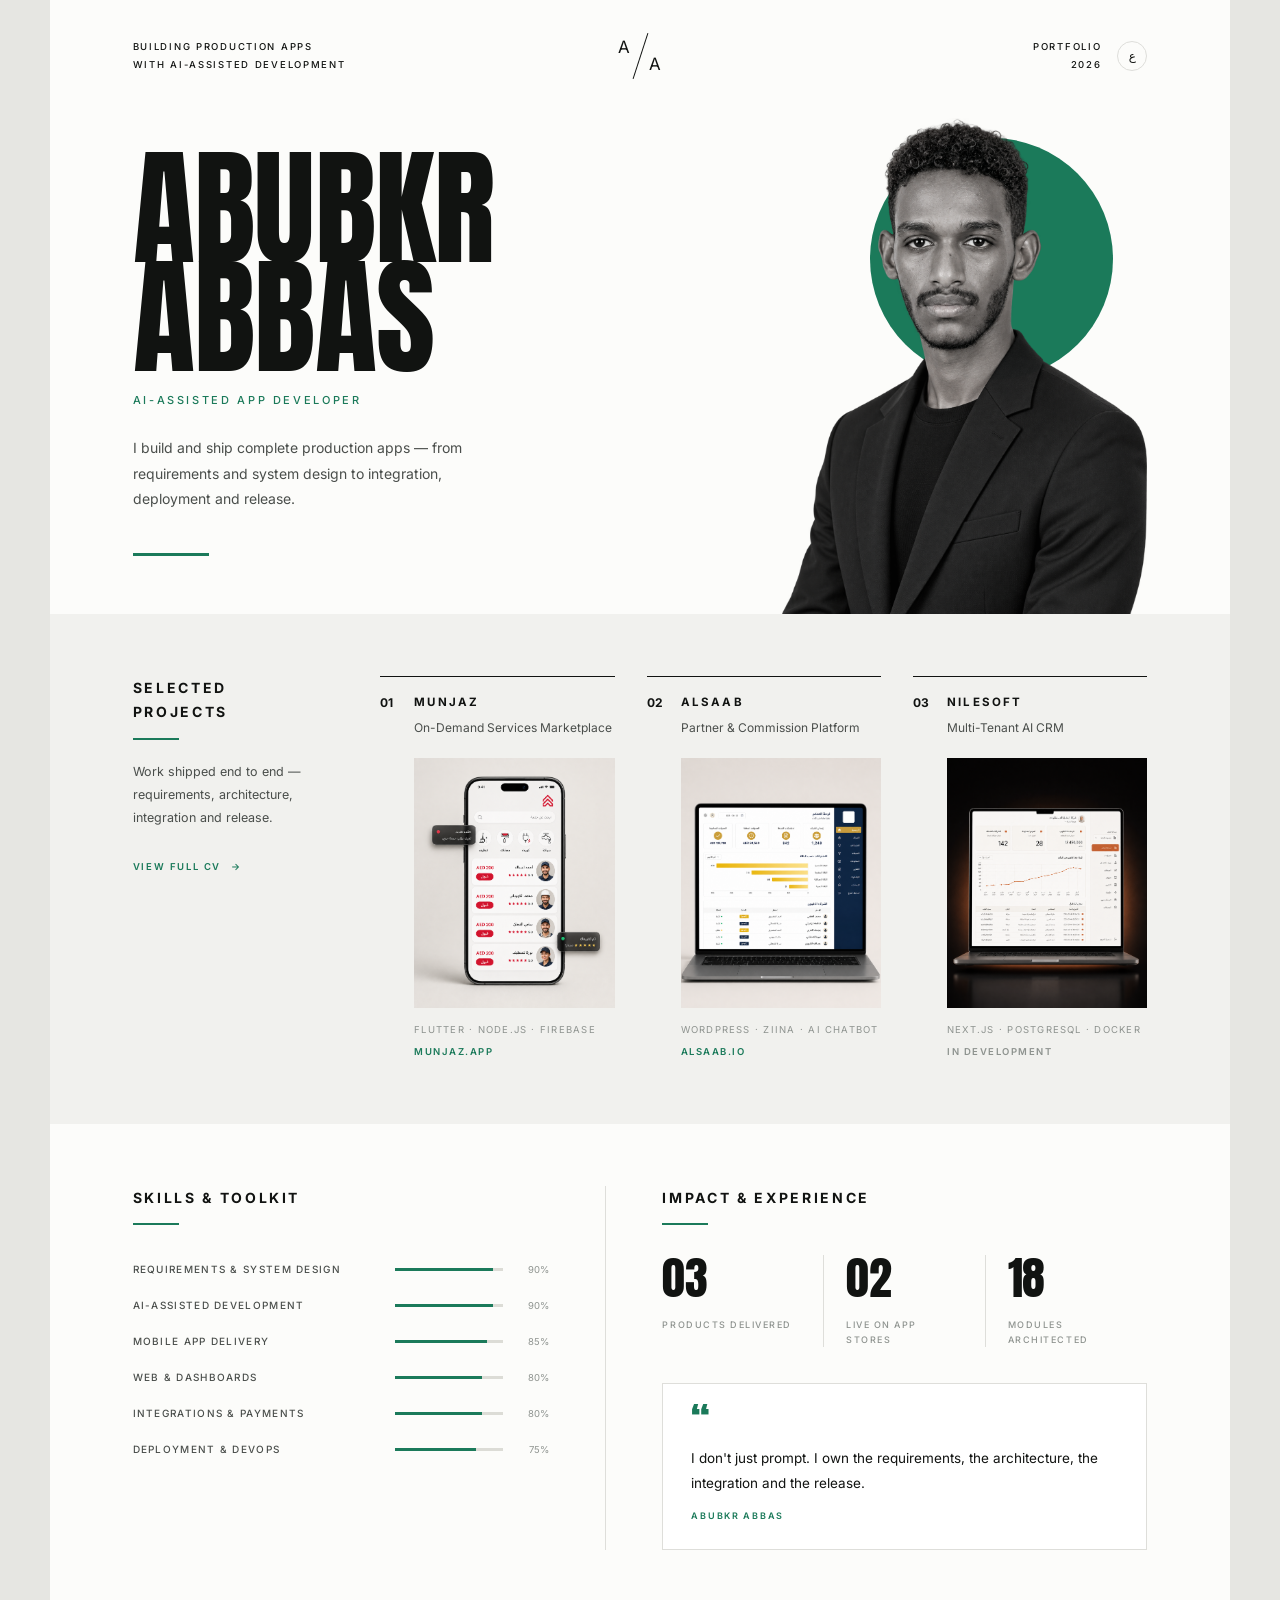
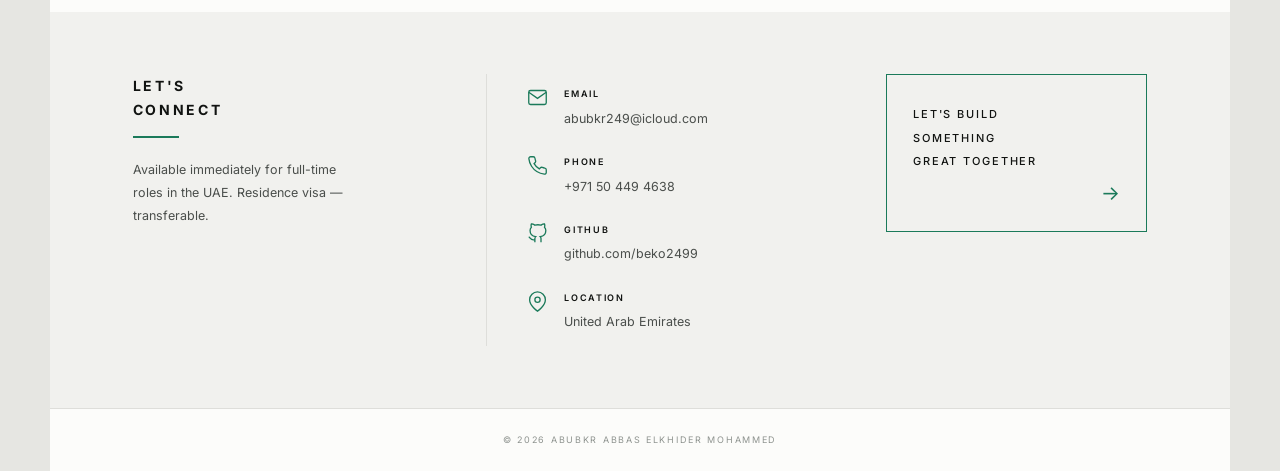
==== commit 83fee340: "feat: add Nilesoft AI CRM artwork to the project grid Fills the last image slot on the landing page." ====
--- a/index.html
+++ b/index.html
@@ -125,7 +125,10 @@
                     CRM</p>
                 <!-- ══ IMAGE SLOT 04 — NILESOFT ══
                      Put the <img> INSIDE the div below, e.g. <img src="nilesoft.png" alt="Nilesoft CRM"> -->
-                <div class="img-slot" data-label="04 · NILESOFT"></div>
+                <div class="img-slot" data-label="04 · NILESOFT">
+                    <img src="nilesoft.png" alt="Nilesoft AI CRM — multi-tenant workspace" width="1122" height="1402"
+                        loading="lazy" decoding="async">
+                </div>
                 <p class="proj-tech">Next.js · PostgreSQL · Docker</p>
                 <span class="proj-status" data-en="In development" data-ar="تحت التطوير">In development</span>
             </article>
